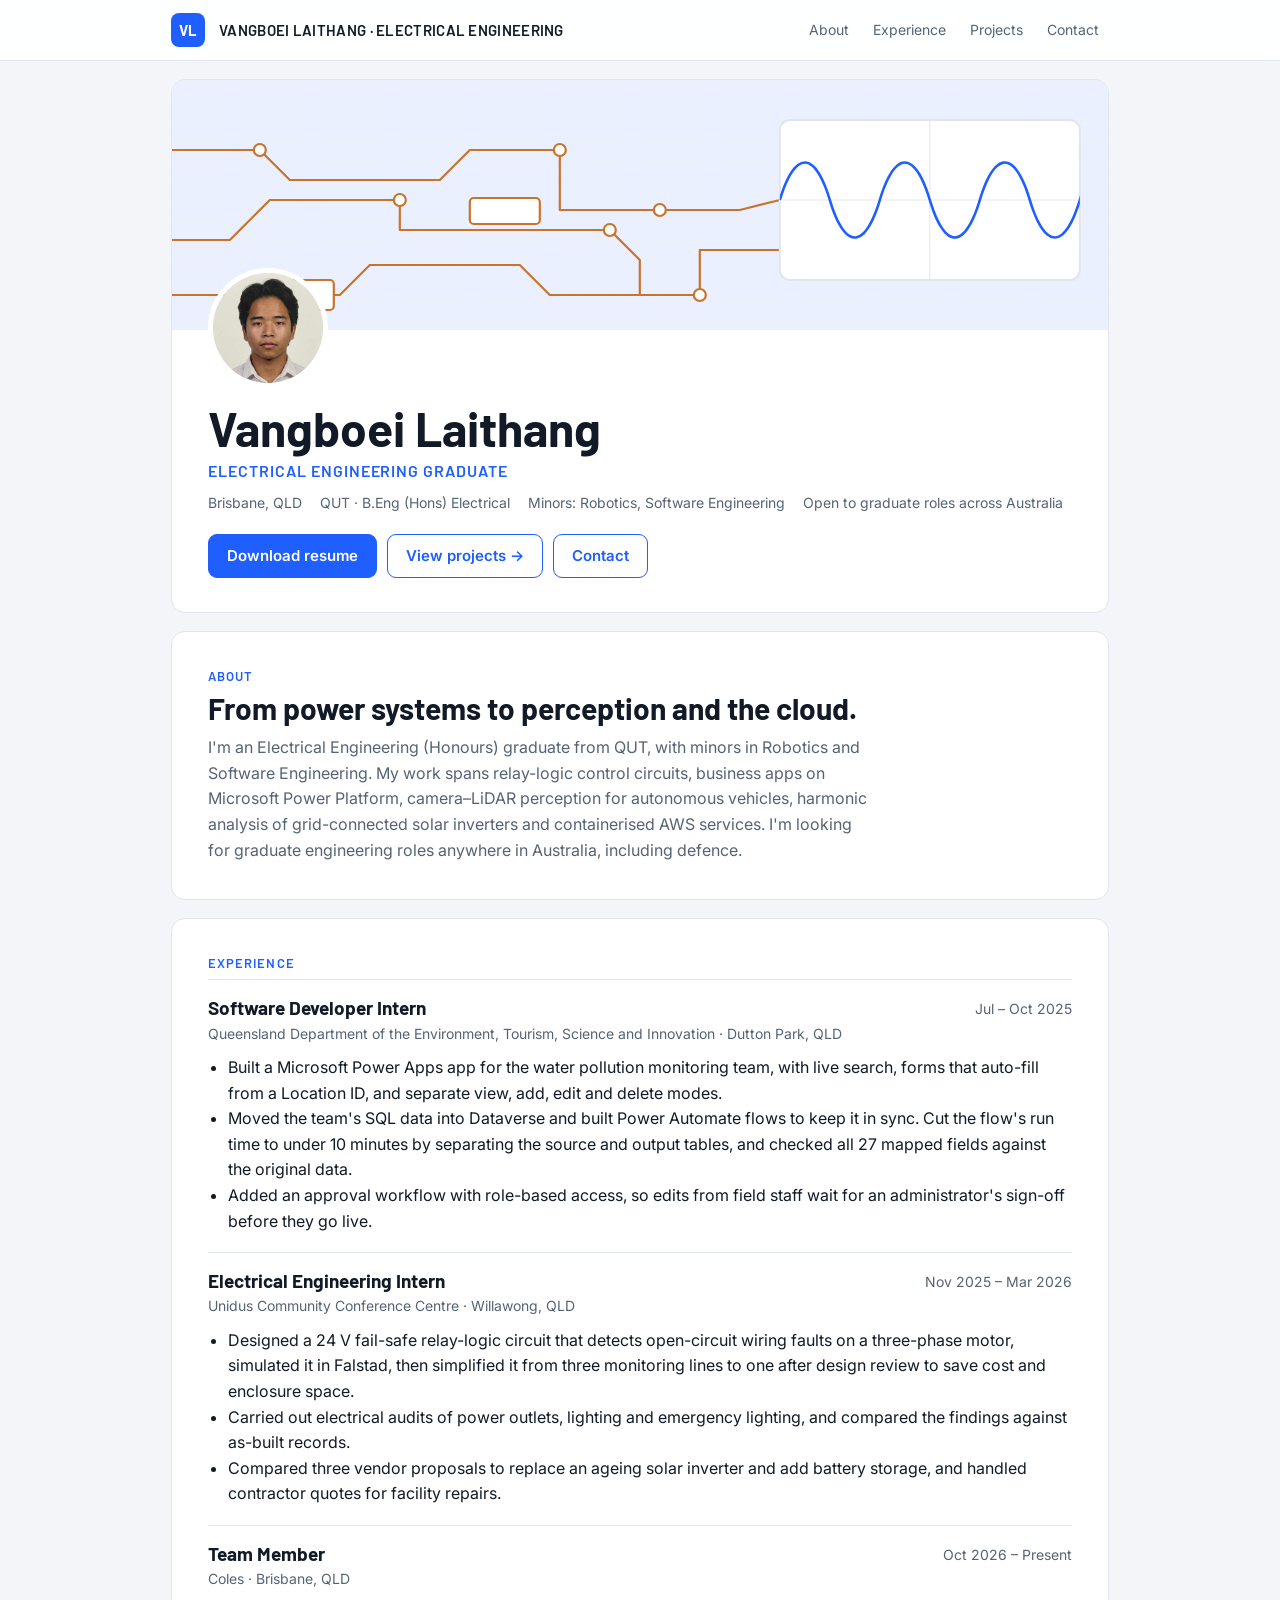
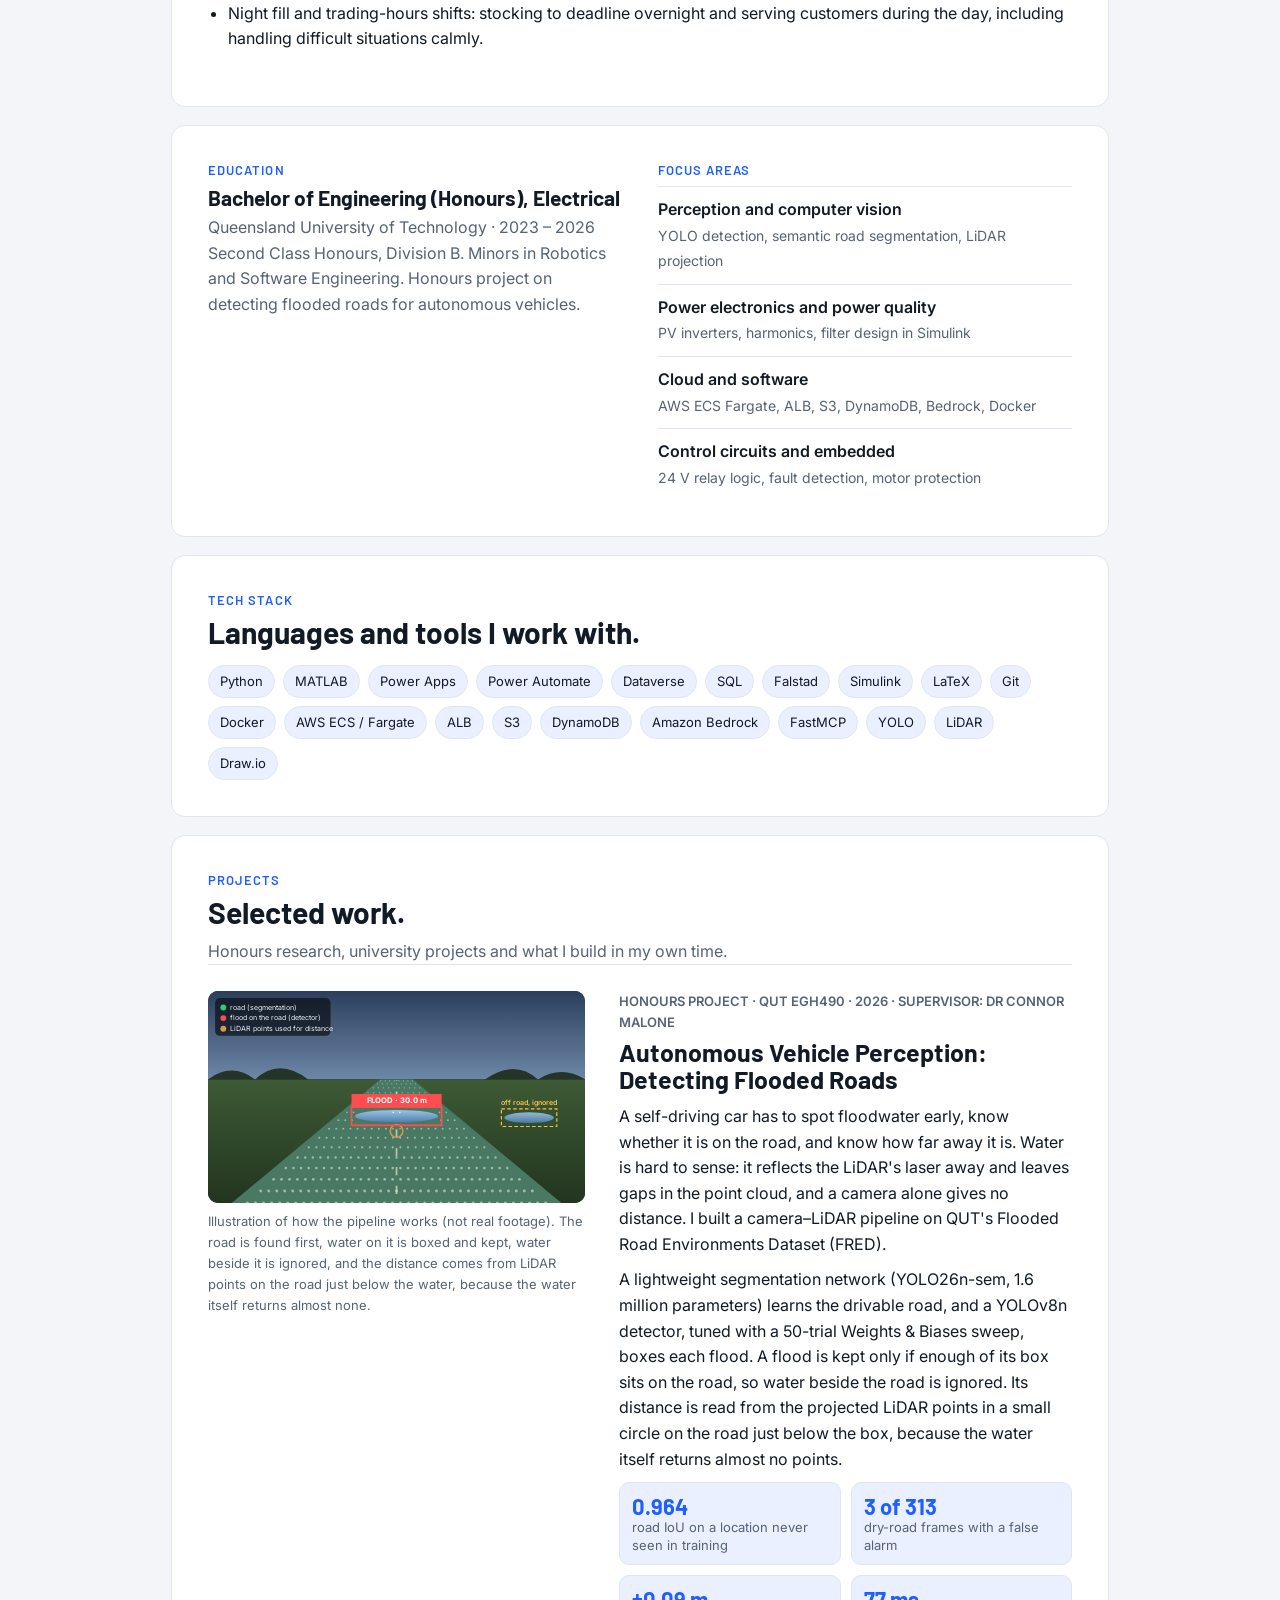
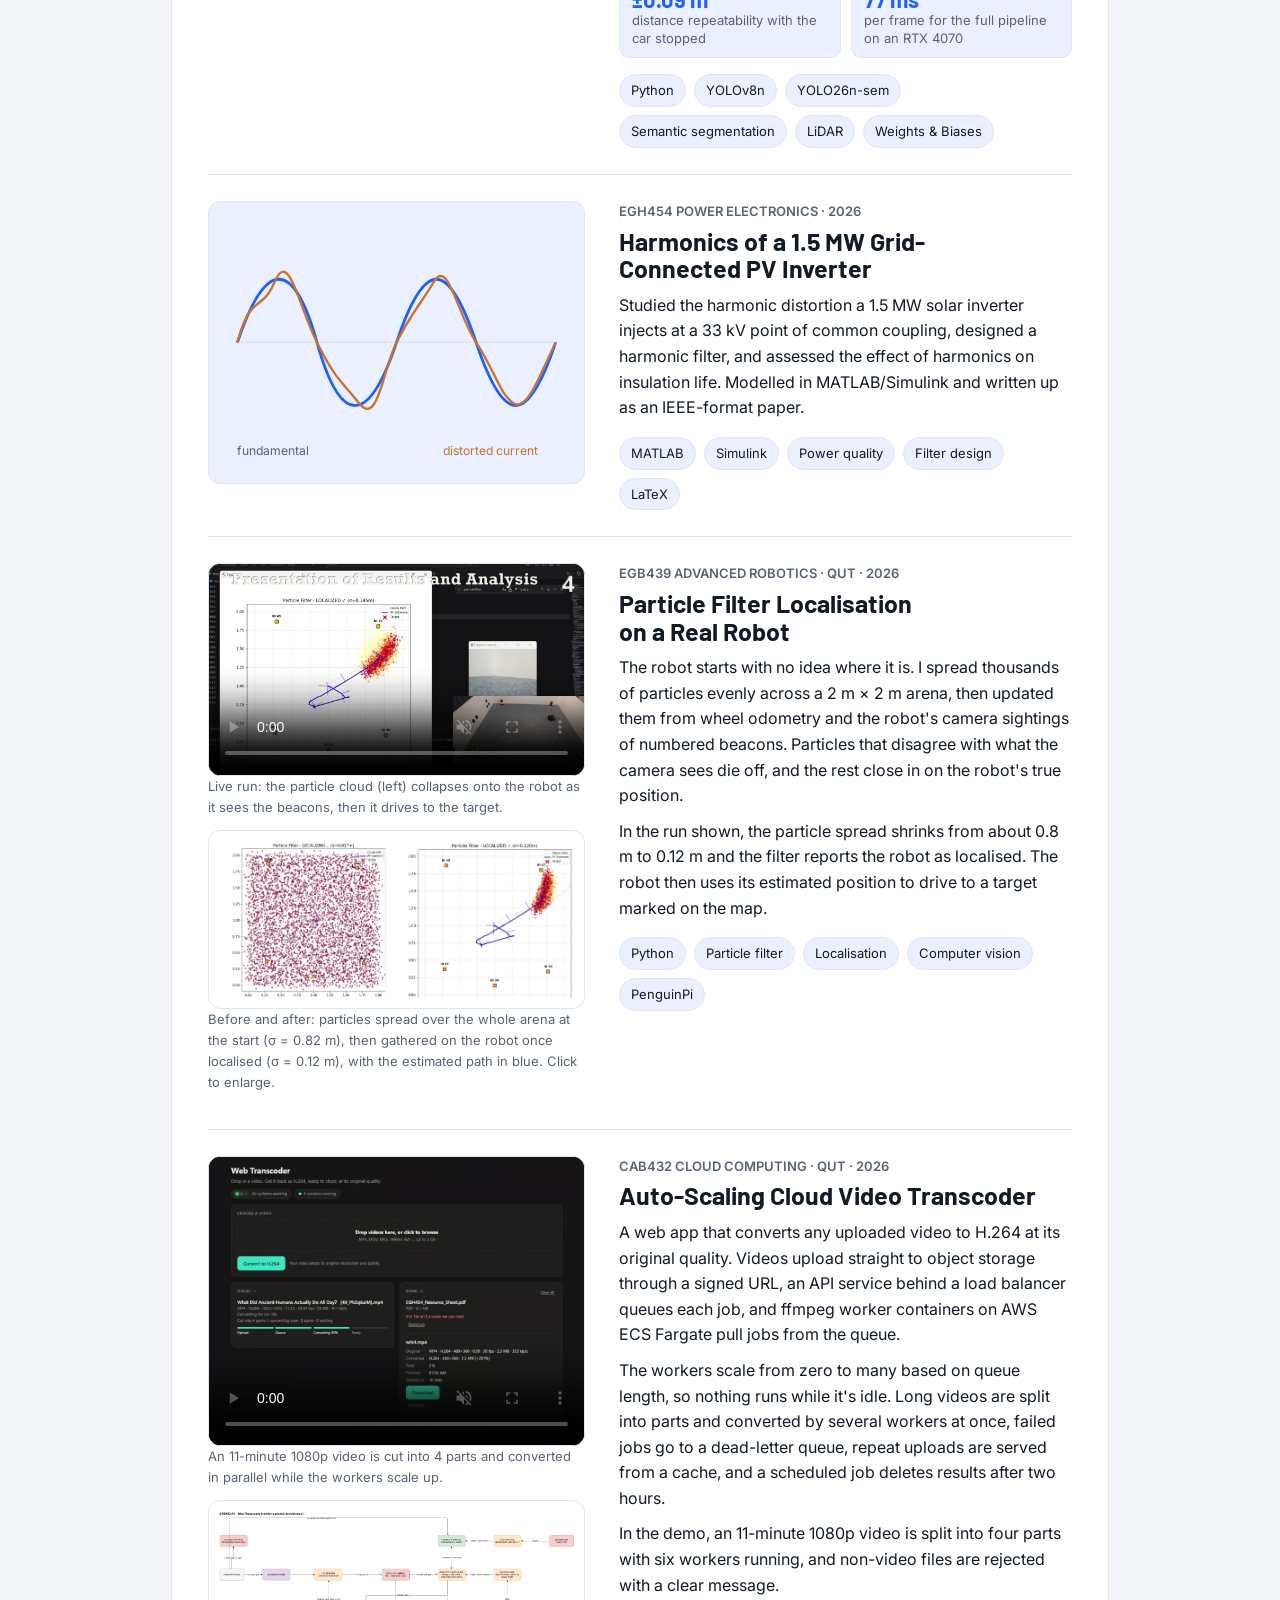
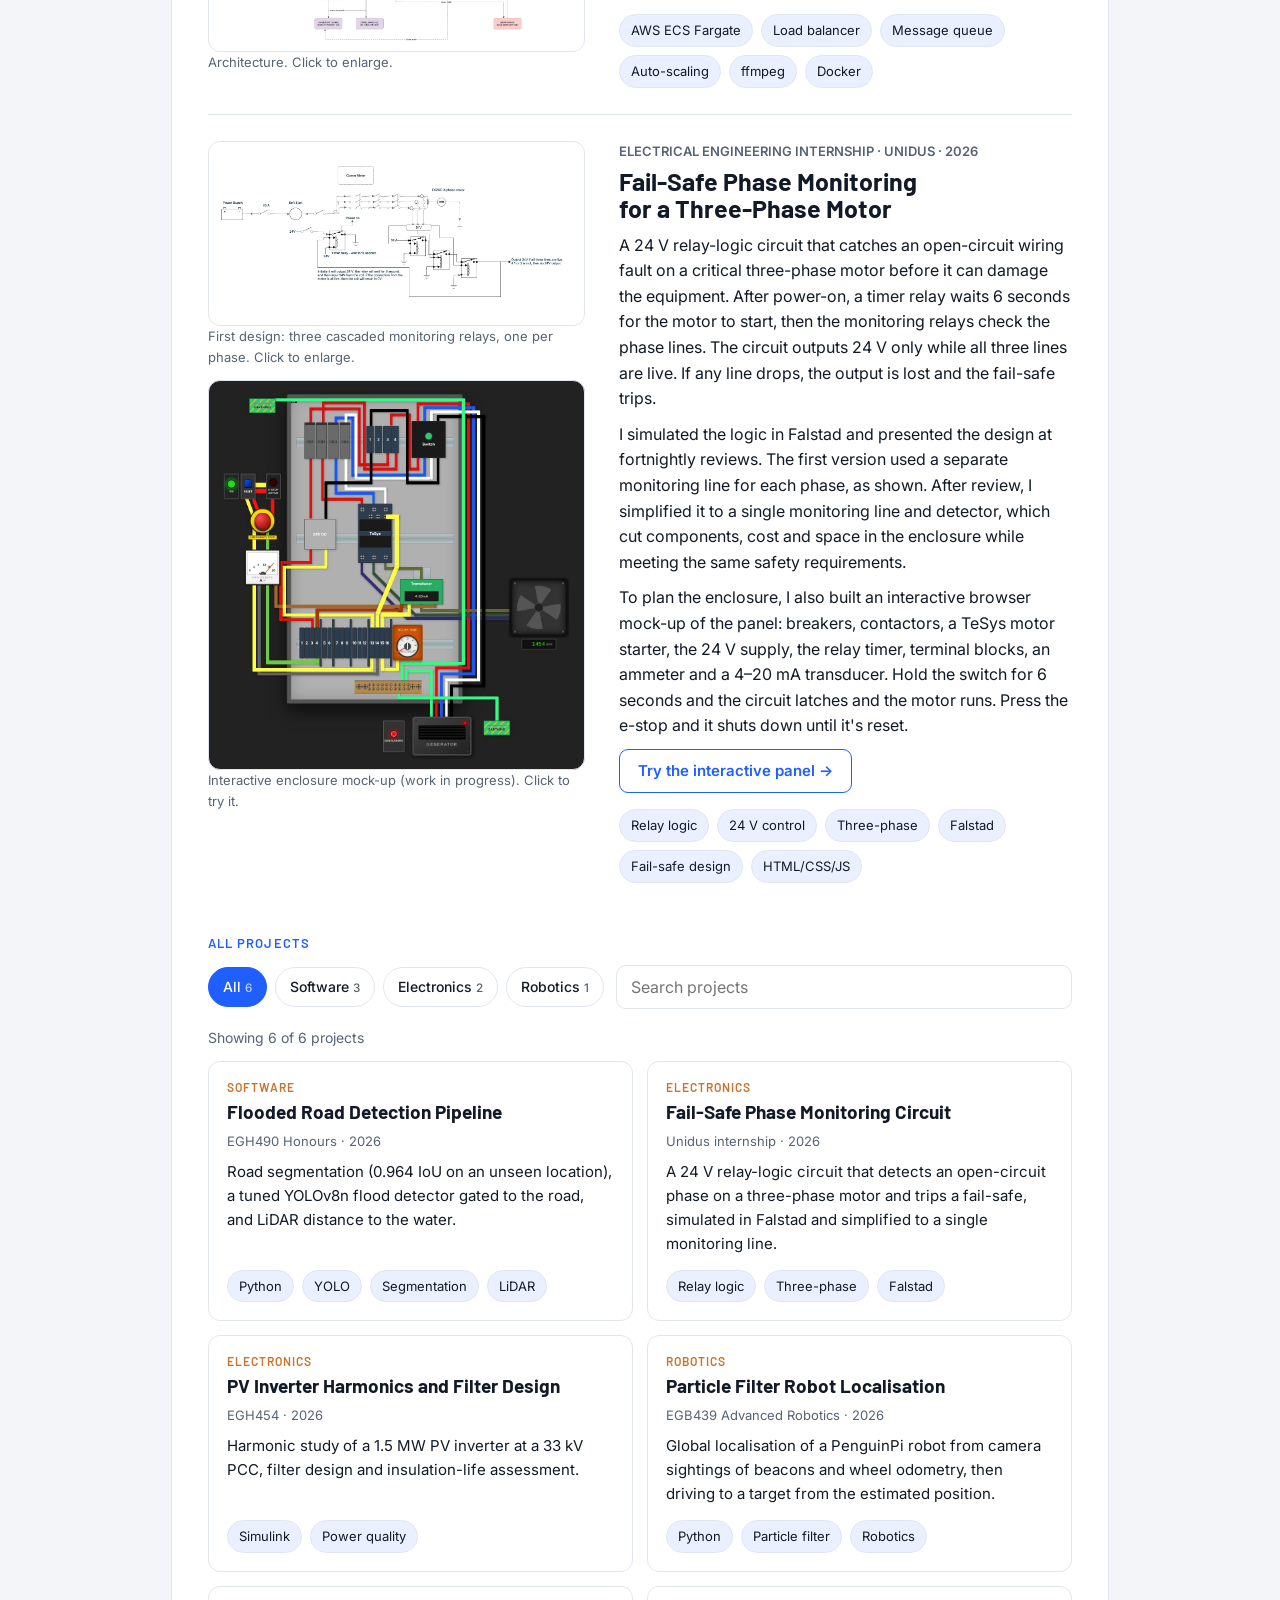
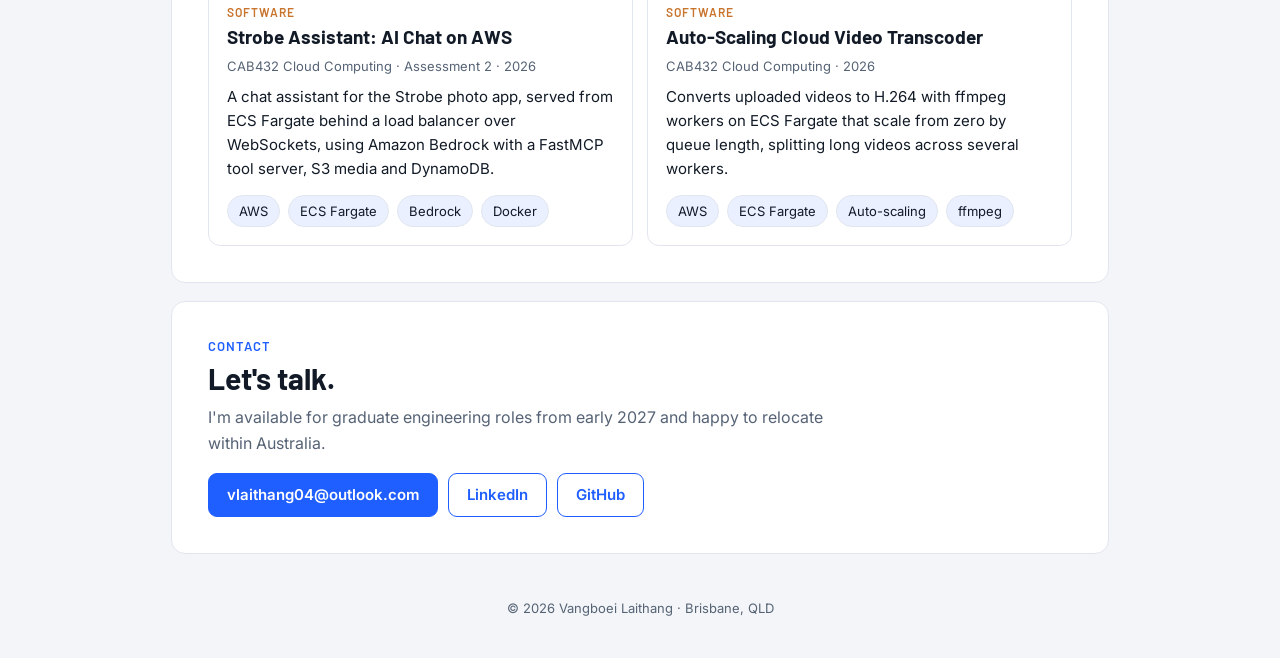
==== index.html @ da16ce0c "Portfolio site" ====
<!DOCTYPE html>
<html lang="en">
<head>
<meta charset="utf-8">
<meta name="viewport" content="width=device-width, initial-scale=1">
<meta name="description" content="Vangboei Laithang — Electrical Engineering (Honours) graduate from QUT, with work across perception, power electronics, cloud and embedded systems.">
<title>Vangboei Laithang</title>
<link rel="preconnect" href="https://fonts.googleapis.com">
<link rel="preconnect" href="https://fonts.gstatic.com" crossorigin>
<link href="https://fonts.googleapis.com/css2?family=Barlow:wght@500;600;700&family=Inter:wght@400;500;600&display=swap" rel="stylesheet">
<style>
/* VOICE: calm, capable, a graduate engineer's datasheet
   IDEA: the page behaves like a clean schematic sheet with a title block
   PICTURE: full-width banner of copper circuit traces feeding a live scope trace
   COLOUR and TYPE: white sheet, deep ink, electric blue accent, copper traces; Barlow + Inter
   LAYOUT: banner + profile card, then stacked cards: about, experience, education, stack, highlights, project grid, contact */
:root{color-scheme:light dark;
  --bg:light-dark(#f3f5f8,#0c1118);--card:light-dark(#ffffff,#141b25);--ink:light-dark(#111a26,#e8edf4);
  --mute:light-dark(#566375,#9aa7b8);--line:light-dark(#e1e6ee,#243042);--blue:light-dark(#1f5eff,#6f9bff);
  --blue-soft:light-dark(#eaf0ff,#1a2640);--copper:light-dark(#c8742c,#e0954f);--grid:light-dark(#e9eef6,#18212e)}
:root[data-theme=light]{color-scheme:light}:root[data-theme=dark]{color-scheme:dark}
*{box-sizing:border-box;min-width:0}
html{scroll-behavior:smooth;scroll-padding-top:72px}
body{margin:0;background:var(--bg);color:var(--ink);font:16px/1.6 Inter,system-ui,sans-serif;overflow-x:clip}
h1,h2,h3{font-family:Barlow,Inter,sans-serif;line-height:1.1;margin:0;text-wrap:balance}
a{color:var(--blue)}
.wrap{max-width:1040px;margin:0 auto;padding:0 max(4vw,14px)}
nav{position:sticky;top:0;z-index:5;background:color-mix(in srgb,var(--card) 92%,transparent);backdrop-filter:blur(8px);border-bottom:1px solid var(--line)}
nav .wrap{display:flex;align-items:center;gap:14px;min-height:60px;flex-wrap:wrap}
.logo{display:grid;place-items:center;width:34px;height:34px;border-radius:8px;background:var(--blue);color:#fff;font:700 15px Barlow,sans-serif}
.brand{font:600 15px Barlow,sans-serif;letter-spacing:.02em}
.links{display:flex;gap:4px;margin-left:auto;flex-wrap:wrap}
.links a{color:var(--mute);text-decoration:none;font-size:14px;padding:8px 10px;border-radius:8px}
.links a:hover{color:var(--ink);background:var(--blue-soft)}
.card{background:var(--card);border:1px solid var(--line);border-radius:14px;margin:18px 0;overflow:hidden}
.pad{padding:clamp(20px,3.5vw,36px)}
.banner{position:relative;height:clamp(170px,26vw,250px);background:var(--blue-soft)}
.banner svg{position:absolute;inset:0;width:100%;height:100%}
.trace{fill:none;stroke:var(--copper);stroke-width:2.2;stroke-linecap:round;stroke-linejoin:round}
.pad-dot{fill:var(--card);stroke:var(--copper);stroke-width:2.2}
.wave{fill:none;stroke:var(--blue);stroke-width:2.6;stroke-dasharray:8 0;animation:run 6s linear infinite}
@keyframes run{from{transform:translateX(0)}to{transform:translateX(-120px)}}
@media (prefers-reduced-motion:reduce){.wave{animation:none}}
.hero{position:relative;padding:0 clamp(20px,3.5vw,36px) clamp(22px,3.5vw,34px)}
.avatar{width:120px;height:120px;border-radius:50%;margin-top:-62px;border:5px solid var(--card);object-fit:cover;background:linear-gradient(135deg,var(--blue),#5a8cff);display:grid;place-items:center;color:#fff;font:700 42px Barlow,sans-serif;position:relative}
.hero h1{font-size:clamp(34px,5vw,48px);margin-top:14px}
.role{color:var(--blue);font:600 16px Barlow,sans-serif;letter-spacing:.06em;margin:6px 0 12px}
.meta{display:flex;flex-wrap:wrap;gap:6px 18px;color:var(--mute);font-size:14px}
.btns{display:flex;flex-wrap:wrap;gap:10px;margin-top:20px}
.btn{display:inline-flex;align-items:center;gap:8px;min-height:44px;padding:0 18px;border-radius:9px;font-weight:600;font-size:15px;text-decoration:none;border:1.5px solid var(--blue);color:var(--blue);background:transparent;cursor:pointer}
.btn.solid{background:var(--blue);color:#fff}
.btn:focus-visible,.chip:focus-visible,input:focus-visible{outline:3px solid color-mix(in srgb,var(--blue) 45%,transparent);outline-offset:2px}
.label{color:var(--blue);font:600 13px Barlow,sans-serif;letter-spacing:.08em;margin-bottom:8px}
.card h2{font-size:clamp(24px,3vw,30px);margin-bottom:10px}
.lead{color:var(--mute);max-width:66ch;margin:0}
.job{display:grid;grid-template-columns:minmax(0,1fr) auto;gap:2px 16px;padding:18px 0;border-top:1px solid var(--line)}
.job:first-of-type{border-top:0}
.job h3{font-size:19px}.job .when{color:var(--mute);font-size:14px;white-space:nowrap}
.job .where{grid-column:1/-1;color:var(--mute);font-size:14px}
.job ul{grid-column:1/-1;margin:8px 0 0;padding-left:20px}
.todo{color:var(--copper);font-style:italic}
.two{display:grid;grid-template-columns:repeat(auto-fit,minmax(min(100%,300px),1fr));gap:0 36px}
.focus{list-style:none;padding:0;margin:0}
.focus li{padding:10px 0;border-top:1px solid var(--line)}
.focus b{display:block;font-weight:600}
.focus span{color:var(--mute);font-size:14px}
.stack{display:flex;flex-wrap:wrap;gap:8px;margin-top:16px}
.tag{font-size:13px;padding:5px 11px;border-radius:999px;background:var(--blue-soft);color:var(--ink);border:1px solid var(--line)}
.hl{display:grid;grid-template-columns:minmax(0,5fr) minmax(0,6fr);gap:clamp(18px,3vw,34px);padding:26px 0;border-top:1px solid var(--line);align-items:start}
.hl:first-of-type{border-top:0}
.hl .fig{border-radius:12px;background:var(--blue-soft);aspect-ratio:4/3;border:1px solid var(--line)}
.hl .fig svg{width:100%;height:100%;display:block}
.hl .fig.photo{aspect-ratio:auto;background:#fff;padding:10px;display:block}
.hl .fig.photo img{width:100%;height:auto;display:block}
.cap{color:var(--mute);font-size:13px;margin:8px 0 0}
.stats{display:grid;grid-template-columns:repeat(2,minmax(0,1fr));gap:10px;margin:6px 0 14px}
.stats div{border:1px solid var(--line);border-radius:10px;padding:10px 12px;background:var(--blue-soft)}
.stats b{display:block;font:700 22px Barlow,sans-serif;color:var(--blue);white-space:nowrap}
.stats span{font-size:13px;color:var(--mute);line-height:1.35;display:block}
.hl .vid{width:100%;height:auto;display:block;border-radius:12px;border:1px solid var(--line);background:#000}
.kicker{color:var(--mute);font-size:13px;font-weight:600;margin-bottom:6px}
.hl h3{font-size:clamp(21px,2.6vw,25px);margin-bottom:10px}
.hl p{margin:0 0 10px}
.tools{display:flex;flex-wrap:wrap;gap:12px;align-items:center;margin:14px 0 18px}
.chip{min-height:40px;padding:0 14px;border-radius:999px;border:1px solid var(--line);background:var(--card);color:var(--ink);font:500 14px Inter,sans-serif;cursor:pointer}
.chip[aria-pressed=true]{background:var(--blue);border-color:var(--blue);color:#fff}
.chip small{opacity:.7;margin-left:4px}
.search{flex:1 1 220px;min-height:44px;padding:0 14px;border-radius:10px;border:1px solid var(--line);background:var(--card);color:var(--ink);font:16px Inter,sans-serif}
.count{color:var(--mute);font-size:14px;margin:0 0 12px}
.grid{display:grid;grid-template-columns:repeat(auto-fill,minmax(min(100%,290px),1fr));gap:14px}
.proj{border:1px solid var(--line);border-radius:12px;padding:18px;display:flex;flex-direction:column;gap:8px;background:var(--card)}
.proj .cat{font:600 12px Barlow,sans-serif;letter-spacing:.08em;color:var(--copper)}
.proj h3{font-size:19px}
.proj .unit{color:var(--mute);font-size:13px}
.proj p{margin:0;font-size:15px}
.proj .stack{margin-top:auto;padding-top:6px}
.empty{color:var(--mute);padding:20px 0}
.contact{display:flex;flex-wrap:wrap;gap:10px;margin-top:16px}
footer{color:var(--mute);font-size:13px;text-align:center;padding:26px 0 40px}
@media(max-width:600px){.hl{grid-template-columns:minmax(0,1fr)}.links{display:none}.avatar{width:96px;height:96px;margin-top:-50px;font-size:34px}}
</style>
</head>
<body>

<nav><div class="wrap">
  <span class="logo">VL</span><span class="brand">VANGBOEI LAITHANG · ELECTRICAL ENGINEERING</span>
  <div class="links"><a href="#about">About</a><a href="#experience">Experience</a><a href="#projects">Projects</a><a href="#contact">Contact</a></div>
</div></nav>

<main class="wrap">

<section class="card" aria-label="Profile">
  <div class="banner" aria-hidden="true">
    <svg viewBox="0 0 1000 250" preserveAspectRatio="xMidYMid slice">
      <defs><pattern id="g" width="20" height="20" patternUnits="userSpaceOnUse"><path d="M20 0H0V20" fill="none" stroke="var(--grid)" stroke-width="1"/></pattern>
      <clipPath id="scr"><rect x="640" y="40" width="300" height="160" rx="10"/></clipPath></defs>
      <rect width="1000" height="250" fill="url(#g)"/>
      <path class="trace" d="M0 70H120L150 100H300L330 70H420"/>
      <path class="trace" d="M0 160H90L130 120H260"/>
      <path class="trace" d="M0 215H200L230 185H380L410 215H560"/>
      <path class="trace" d="M420 70V130H520"/><path class="trace" d="M260 120V150H470"/>
      <path class="trace" d="M520 130H600L640 120"/><path class="trace" d="M560 215V170H640"/>
      <path class="trace" d="M470 150L500 180V215"/>
      <g fill="var(--card)" stroke="var(--copper)" stroke-width="2.2">
        <rect x="330" y="118" width="70" height="26" rx="4"/><rect x="150" y="200" width="44" height="30" rx="4"/>
      </g>
      <g><circle class="pad-dot" cx="120" cy="70" r="6"/><circle class="pad-dot" cx="420" cy="70" r="6"/><circle class="pad-dot" cx="260" cy="120" r="6"/><circle class="pad-dot" cx="520" cy="130" r="6"/><circle class="pad-dot" cx="560" cy="215" r="6"/><circle class="pad-dot" cx="470" cy="150" r="6"/></g>
      <rect x="640" y="40" width="300" height="160" rx="10" fill="var(--card)" stroke="var(--line)" stroke-width="2"/>
      <g clip-path="url(#scr)">
        <path d="M640 120H940M790 40V200" stroke="var(--line)" stroke-width="1"/>
        <path class="wave" d="M640 120 C655 70 675 70 690 120 S725 170 740 120 S775 70 790 120 S825 170 840 120 S875 70 890 120 S925 170 940 120 S975 70 990 120 S1025 170 1040 120 S1075 70 1090 120"/>
      </g>
    </svg>
  </div>
  <div class="hero">
    <img class="avatar" src="assets/profile.jpg" alt="Photo of Vangboei Laithang" width="120" height="120">
    <h1>Vangboei Laithang</h1>
    <div class="role">ELECTRICAL ENGINEERING GRADUATE</div>
    <div class="meta">
      <span>Brisbane, QLD</span><span>QUT · B.Eng (Hons) Electrical</span><span>Minors: Robotics, Software Engineering</span><span>Open to graduate roles across Australia</span>
    </div>
    <div class="btns">
      <a class="btn solid" href="assets/resume.pdf" download="Vangboei_Laithang_Resume.pdf">Download resume</a>
      <a class="btn" href="#projects">View projects →</a>
      <a class="btn" href="#contact">Contact</a>
    </div>
  </div>
</section>

<section class="card pad" id="about">
  <div class="label">ABOUT</div>
  <h2>From power systems to perception and the cloud.</h2>
  <p class="lead">I'm an Electrical Engineering (Honours) graduate from QUT, with minors in Robotics and Software Engineering. My work spans relay-logic control circuits, business apps on Microsoft Power Platform, camera–LiDAR perception for autonomous vehicles, harmonic analysis of grid-connected solar inverters and containerised AWS services. I'm looking for graduate engineering roles anywhere in Australia, including defence.</p>
</section>

<section class="card pad" id="experience">
  <div class="label">EXPERIENCE</div>
  <div class="job">
    <h3>Software Developer Intern</h3><span class="when">Jul – Oct 2025</span>
    <span class="where">Queensland Department of the Environment, Tourism, Science and Innovation · Dutton Park, QLD</span>
    <ul>
      <li>Built a Microsoft Power Apps app for the water pollution monitoring team, with live search, forms that auto-fill from a Location ID, and separate view, add, edit and delete modes.</li>
      <li>Moved the team's SQL data into Dataverse and built Power Automate flows to keep it in sync. Cut the flow's run time to under 10 minutes by separating the source and output tables, and checked all 27 mapped fields against the original data.</li>
      <li>Added an approval workflow with role-based access, so edits from field staff wait for an administrator's sign-off before they go live.</li>
    </ul>
  </div>
  <div class="job">
    <h3>Electrical Engineering Intern</h3><span class="when">Nov 2025 – Mar 2026</span>
    <span class="where">Unidus Community Conference Centre · Willawong, QLD</span>
    <ul>
      <li>Designed a 24 V fail-safe relay-logic circuit that detects open-circuit wiring faults on a three-phase motor, simulated it in Falstad, then simplified it from three monitoring lines to one after design review to save cost and enclosure space.</li>
      <li>Carried out electrical audits of power outlets, lighting and emergency lighting, and compared the findings against as-built records.</li>
      <li>Compared three vendor proposals to replace an ageing solar inverter and add battery storage, and handled contractor quotes for facility repairs.</li>
    </ul>
  </div>
  <div class="job">
    <h3>Team Member</h3><span class="when">Oct 2026 – Present</span>
    <span class="where">Coles · Brisbane, QLD</span>
    <ul><li>Night fill and trading-hours shifts: stocking to deadline overnight and serving customers during the day, including handling difficult situations calmly.</li></ul>
  </div>
</section>

<section class="card pad">
  <div class="two">
    <div>
      <div class="label">EDUCATION</div>
      <h3 style="font-size:21px">Bachelor of Engineering (Honours), Electrical</h3>
      <p class="lead" style="margin-top:6px">Queensland University of Technology · 2023 – 2026<br>Second Class Honours, Division B. Minors in Robotics and Software Engineering. Honours project on detecting flooded roads for autonomous vehicles.</p>
    </div>
    <div>
      <div class="label">FOCUS AREAS</div>
      <ul class="focus">
        <li><b>Perception and computer vision</b><span>YOLO detection, semantic road segmentation, LiDAR projection</span></li>
        <li><b>Power electronics and power quality</b><span>PV inverters, harmonics, filter design in Simulink</span></li>
        <li><b>Cloud and software</b><span>AWS ECS Fargate, ALB, S3, DynamoDB, Bedrock, Docker</span></li>
        <li><b>Control circuits and embedded</b><span>24 V relay logic, fault detection, motor protection</span></li>
      </ul>
    </div>
  </div>
</section>

<section class="card pad">
  <div class="label">TECH STACK</div>
  <h2>Languages and tools I work with.</h2>
  <div class="stack" id="stack"></div>
</section>

<section class="card pad" id="projects">
  <div class="label">PROJECTS</div>
  <h2>Selected work.</h2>
  <p class="lead">Honours research, university projects and what I build in my own time.</p>

  <div class="hl">
    <div>
      <figure class="flood-anim" style="margin:0">
        <svg id="floodSvg" viewBox="0 0 640 360" role="img" aria-label="Animated illustration of the pipeline: the road is shaded green, water on the road is boxed in red with its distance counting down, water beside the road is boxed in yellow and ignored, and LiDAR points leave a gap over the water while a small circle just below the box gives the distance." style="width:100%;height:auto;display:block;border-radius:10px;background:#0f1722">
          <defs>
            <linearGradient id="faSky" x1="0" y1="0" x2="0" y2="1"><stop offset="0" stop-color="#2b3f5c"/><stop offset="1" stop-color="#6d87a6"/></linearGradient>
            <linearGradient id="faGround" x1="0" y1="0" x2="0" y2="1"><stop offset="0" stop-color="#3d5a35"/><stop offset="1" stop-color="#22351f"/></linearGradient>
            <linearGradient id="faWater" x1="0" y1="0" x2="0" y2="1"><stop offset="0" stop-color="#9fc3e4"/><stop offset="1" stop-color="#4f7fae"/></linearGradient>
          </defs>
          <rect width="640" height="150" fill="url(#faSky)"/>
          <rect y="150" width="640" height="210" fill="url(#faGround)"/>
          <g fill="#1d2c1a" opacity=".9">
            <path d="M0 150 Q40 120 80 150 Q120 112 170 150Z"/><path d="M470 150 Q520 115 560 150 Q600 125 640 150Z"/>
          </g>
          <polygon points="292,150 348,150 600,360 40,360" fill="#55585e"/>
          <polygon id="faRoad" points="292,150 348,150 600,360 40,360" fill="#2ecc71" opacity=".28"/>
          <g id="faLane" stroke="#e9e3c9" stroke-width="3" stroke-dasharray="14 18" opacity=".7"><line x1="320" y1="152" x2="320" y2="360"/></g>
          <ellipse id="faSide" cx="545" cy="215" rx="42" ry="9" fill="url(#faWater)" opacity=".9"/>
          <ellipse id="faFlood" cx="320" cy="200" rx="60" ry="10" fill="url(#faWater)"/>
          <g id="faDots"></g>
          <circle id="faRing" cx="320" cy="220" r="10" fill="none" stroke="#e0954f" stroke-width="2.5"/>
          <rect id="faSideBox" x="498" y="200" width="94" height="30" fill="none" stroke="#f5c542" stroke-width="2" stroke-dasharray="6 4"/>
          <text x="545" y="194" text-anchor="middle" font-family="Inter,sans-serif" font-size="12" font-weight="600" fill="#f5c542">off road, ignored</text>
          <rect id="faBox" x="250" y="185" width="140" height="30" fill="none" stroke="#ff4d4f" stroke-width="3"/>
          <rect id="faTag" x="250" y="163" width="140" height="22" fill="#ff4d4f"/>
          <text id="faTxt" x="320" y="179" text-anchor="middle" font-family="Inter,sans-serif" font-size="13" font-weight="700" fill="#fff">FLOOD · 40.0 m</text>
          <g font-family="Inter,sans-serif" font-size="12" fill="#e8edf4">
            <rect x="12" y="12" width="196" height="64" rx="8" fill="#0c1118" opacity=".72"/>
            <circle cx="26" cy="28" r="5" fill="#2ecc71"/><text x="38" y="32">road (segmentation)</text>
            <circle cx="26" cy="46" r="5" fill="#ff4d4f"/><text x="38" y="50">flood on the road (detector)</text>
            <circle cx="26" cy="64" r="5" fill="#e0954f"/><text x="38" y="68">LiDAR points used for distance</text>
          </g>
        </svg>
        <figcaption class="cap">Illustration of how the pipeline works (not real footage). The road is found first, water on it is boxed and kept, water beside it is ignored, and the distance comes from LiDAR points on the road just below the water, because the water itself returns almost none.</figcaption>
      </figure>
      <script>
      (function(){
        var svg=document.getElementById('floodSvg'); if(!svg) return;
        var NS='http://www.w3.org/2000/svg', g=document.getElementById('faDots');
        var fl=document.getElementById('faFlood'), box=document.getElementById('faBox'), tag=document.getElementById('faTag'),
            txt=document.getElementById('faTxt'), ring=document.getElementById('faRing'), lane=document.getElementById('faLane');
        // LiDAR scan rows in perspective (static frame of points on the road)
        var rows=[], H=150, B=360;
        for(var i=0;i<16;i++){ var f=Math.pow((i+1)/16,1.6), y=H+(B-H)*f, half=28+(260-28)*f, n=Math.round(8+30*f), pts=[];
          for(var k=0;k<n;k++){ var x=320-half+(2*half)*(k+.5)/n, c=document.createElementNS(NS,'circle');
            c.setAttribute('cx',x.toFixed(1)); c.setAttribute('cy',y.toFixed(1)); c.setAttribute('r',(1+1.6*f).toFixed(2));
            g.appendChild(c); pts.push(c);} rows.push({y:y,pts:pts}); }
        var reduce=window.matchMedia&&window.matchMedia('(prefers-reduced-motion: reduce)').matches;
        function draw(t){
          var e=t*t, cy=175+120*e, f=(cy-H)/(B-H), rx=20+170*f, ry=4+22*f, d=40-32*e;
          fl.setAttribute('cy',cy); fl.setAttribute('rx',rx); fl.setAttribute('ry',ry);
          var bx=320-rx-6, by=cy-ry-5, bw=2*rx+12, bh=2*ry+10;
          box.setAttribute('x',bx); box.setAttribute('y',by); box.setAttribute('width',bw); box.setAttribute('height',bh);
          tag.setAttribute('x',bx); tag.setAttribute('y',by-22); tag.setAttribute('width',bw);
          txt.setAttribute('y',by-6); txt.textContent='FLOOD · '+d.toFixed(1)+' m';
          var ry2=by+bh+6+12*f, rr=6+16*f; ring.setAttribute('cy',ry2); ring.setAttribute('r',rr);
          for(var i=0;i<rows.length;i++){ var R=rows[i];
            for(var k=0;k<R.pts.length;k++){ var c=R.pts[k], x=+c.getAttribute('cx'), dx=(x-320)/(rx+4), dy=(R.y-cy)/(ry+4);
              var inWater=dx*dx+dy*dy<1, inRing=Math.hypot(x-320,R.y-ry2)<rr;
              c.setAttribute('fill', inRing?'#e0954f':'#e8edf4'); c.setAttribute('opacity', inWater?0:(inRing?1:.55)); } }
          lane.setAttribute('stroke-dashoffset',(-t*320).toFixed(1));
        }
        if(reduce){ draw(.55); return; }
        var T=7000, t0=null;
        function loop(now){ if(t0===null) t0=now; var t=((now-t0)%T)/T; draw(t<.9?t/.9:1); requestAnimationFrame(loop); }
        requestAnimationFrame(loop);
      })();
      </script>
    </div>
    <div>
      <div class="kicker">HONOURS PROJECT · QUT EGH490 · 2026 · SUPERVISOR: DR CONNOR MALONE</div>
      <h3>Autonomous Vehicle Perception: Detecting Flooded Roads</h3>
      <p>A self-driving car has to spot floodwater early, know whether it is on the road, and know how far away it is. Water is hard to sense: it reflects the LiDAR's laser away and leaves gaps in the point cloud, and a camera alone gives no distance. I built a camera–LiDAR pipeline on QUT's Flooded Road Environments Dataset (FRED).</p>
      <p>A lightweight segmentation network (YOLO26n-sem, 1.6 million parameters) learns the drivable road, and a YOLOv8n detector, tuned with a 50-trial Weights &amp; Biases sweep, boxes each flood. A flood is kept only if enough of its box sits on the road, so water beside the road is ignored. Its distance is read from the projected LiDAR points in a small circle on the road just below the box, because the water itself returns almost no points.</p>
      <div class="stats">
        <div><b>0.964</b><span>road IoU on a location never seen in training</span></div>
        <div><b>3 of 313</b><span>dry-road frames with a false alarm</span></div>
        <div><b>±0.09 m</b><span>distance repeatability with the car stopped</span></div>
        <div><b>77 ms</b><span>per frame for the full pipeline on an RTX 4070</span></div>
      </div>
      <div class="stack"><span class="tag">Python</span><span class="tag">YOLOv8n</span><span class="tag">YOLO26n-sem</span><span class="tag">Semantic segmentation</span><span class="tag">LiDAR</span><span class="tag">Weights &amp; Biases</span></div>
    </div>
  </div>

  <div class="hl">
    <div class="fig" aria-hidden="true"><svg viewBox="0 0 400 300">
      <path d="M30 150H370" stroke="var(--line)" stroke-width="2"/>
      <path d="M30 150 C60 60 90 60 115 150 S170 240 200 150 S255 60 285 150 S340 240 370 150" fill="none" stroke="var(--blue)" stroke-width="3"/>
      <path d="M30 150 C45 95 55 120 70 85 S95 110 115 150 S140 190 160 215 S185 180 200 150 S225 110 240 85 S265 120 285 150 S310 205 325 215 S355 180 370 150" fill="none" stroke="var(--copper)" stroke-width="2.5"/>
      <g font-family="Inter" font-size="13" fill="var(--mute)"><text x="30" y="270">fundamental</text><text x="250" y="270" fill="var(--copper)">distorted current</text></g>
    </svg></div>
    <div>
      <div class="kicker">EGH454 POWER ELECTRONICS · 2026</div>
      <h3>Harmonics of a 1.5 MW Grid-Connected PV Inverter</h3>
      <p>Studied the harmonic distortion a 1.5 MW solar inverter injects at a 33 kV point of common coupling, designed a harmonic filter, and assessed the effect of harmonics on insulation life. Modelled in MATLAB/Simulink and written up as an IEEE-format paper.</p>
      <div class="stack"><span class="tag">MATLAB</span><span class="tag">Simulink</span><span class="tag">Power quality</span><span class="tag">Filter design</span><span class="tag">LaTeX</span></div>
    </div>
  </div>

  <div class="hl">
    <div>
      <video class="vid" src="assets/robot-web.mp4" poster="assets/robot-poster.jpg" autoplay muted loop playsinline controls preload="metadata" aria-label="Particle filter localising a PenguinPi robot in a 2 m arena"></video>
      <p class="cap">Live run: the particle cloud (left) collapses onto the robot as it sees the beacons, then it drives to the target.</p>
      <a class="fig photo" href="assets/robot-pf-before-after.jpg" target="_blank" rel="noopener" style="margin-top:12px"><img src="assets/robot-pf-before-after.jpg" alt="Two particle filter plots of the 2 m arena with five numbered beacons. Left: particles spread evenly everywhere, spread 0.817 m. Right: particles gathered near the target, spread 0.120 m, with the estimated path in blue." loading="lazy"></a>
      <p class="cap">Before and after: particles spread over the whole arena at the start (σ = 0.82 m), then gathered on the robot once localised (σ = 0.12 m), with the estimated path in blue. Click to enlarge.</p>
    </div>
    <div>
      <div class="kicker">EGB439 ADVANCED ROBOTICS · QUT · 2026</div>
      <h3>Particle Filter Localisation on a Real Robot</h3>
      <p>The robot starts with no idea where it is. I spread thousands of particles evenly across a 2 m × 2 m arena, then updated them from wheel odometry and the robot's camera sightings of numbered beacons. Particles that disagree with what the camera sees die off, and the rest close in on the robot's true position.</p>
      <p>In the run shown, the particle spread shrinks from about 0.8 m to 0.12 m and the filter reports the robot as localised. The robot then uses its estimated position to drive to a target marked on the map.</p>
      <div class="stack"><span class="tag">Python</span><span class="tag">Particle filter</span><span class="tag">Localisation</span><span class="tag">Computer vision</span><span class="tag">PenguinPi</span></div>
    </div>
  </div>

  <div class="hl">
    <div>
      <video class="vid" src="assets/transcoder-web.mp4" poster="assets/transcoder-poster.jpg" autoplay muted loop playsinline controls preload="metadata" aria-label="Web transcoder page converting videos, with queue and done lists"></video>
      <p class="cap">An 11-minute 1080p video is cut into 4 parts and converted in parallel while the workers scale up.</p>
      <a class="fig photo" href="assets/A3_2.png" target="_blank" rel="noopener" style="margin-top:12px"><img src="assets/A3_2.png" alt="Architecture: browser, load balancer, API service, message queue with dead-letter queue, auto-scaling ffmpeg worker containers, object storage, cache, NoSQL job database, monitoring alarm and scheduled clean-up." loading="lazy"></a>
      <p class="cap">Architecture. Click to enlarge.</p>
    </div>
    <div>
      <div class="kicker">CAB432 CLOUD COMPUTING · QUT · 2026</div>
      <h3>Auto-Scaling Cloud Video Transcoder</h3>
      <p>A web app that converts any uploaded video to H.264 at its original quality. Videos upload straight to object storage through a signed URL, an API service behind a load balancer queues each job, and ffmpeg worker containers on AWS ECS Fargate pull jobs from the queue.</p>
      <p>The workers scale from zero to many based on queue length, so nothing runs while it's idle. Long videos are split into parts and converted by several workers at once, failed jobs go to a dead-letter queue, repeat uploads are served from a cache, and a scheduled job deletes results after two hours.</p>
      <p>In the demo, an 11-minute 1080p video is split into four parts with six workers running, and non-video files are rejected with a clear message.</p>
      <div class="stack"><span class="tag">AWS ECS Fargate</span><span class="tag">Load balancer</span><span class="tag">Message queue</span><span class="tag">Auto-scaling</span><span class="tag">ffmpeg</span><span class="tag">Docker</span></div>
    </div>
  </div>

  <div class="hl">
    <div>
      <a class="fig photo" href="assets/relay-schematic.png" target="_blank" rel="noopener"><img src="assets/relay-schematic.png" alt="Relay-logic schematic: a power supply, 20 A breaker and soft starter feed a three-phase motor; a timer relay and three cascaded 24 V monitoring relays give a 24 V output only when all three phase lines are live." loading="lazy"></a>
      <p class="cap">First design: three cascaded monitoring relays, one per phase. Click to enlarge.</p>
      <a class="fig photo" href="enclosure/index.html" target="_blank" rel="noopener" style="margin-top:12px;background:#222"><img src="assets/enclosure.jpg" alt="Interactive mock-up of the control enclosure: breakers, contactors, TeSys starter, 24 V supply, relay timer, terminal blocks, e-stop and reset, ammeter, 4-20 mA transducer and a running fan at 1454 RPM." loading="lazy"></a>
      <p class="cap">Interactive enclosure mock-up (work in progress). Click to try it.</p>
    </div>
    <div>
      <div class="kicker">ELECTRICAL ENGINEERING INTERNSHIP · UNIDUS · 2026</div>
      <h3>Fail-Safe Phase Monitoring for a Three-Phase Motor</h3>
      <p>A 24 V relay-logic circuit that catches an open-circuit wiring fault on a critical three-phase motor before it can damage the equipment. After power-on, a timer relay waits 6 seconds for the motor to start, then the monitoring relays check the phase lines. The circuit outputs 24 V only while all three lines are live. If any line drops, the output is lost and the fail-safe trips.</p>
      <p>I simulated the logic in Falstad and presented the design at fortnightly reviews. The first version used a separate monitoring line for each phase, as shown. After review, I simplified it to a single monitoring line and detector, which cut components, cost and space in the enclosure while meeting the same safety requirements.</p>
      <p>To plan the enclosure, I also built an interactive browser mock-up of the panel: breakers, contactors, a TeSys motor starter, the 24 V supply, the relay timer, terminal blocks, an ammeter and a 4–20 mA transducer. Hold the switch for 6 seconds and the circuit latches and the motor runs. Press the e-stop and it shuts down until it's reset.</p>
      <p><a class="btn" href="enclosure/index.html" target="_blank" rel="noopener">Try the interactive panel →</a></p>
      <div class="stack"><span class="tag">Relay logic</span><span class="tag">24 V control</span><span class="tag">Three-phase</span><span class="tag">Falstad</span><span class="tag">Fail-safe design</span><span class="tag">HTML/CSS/JS</span></div>
    </div>
  </div>

  <div class="label" style="margin-top:26px">ALL PROJECTS</div>
  <div class="tools">
    <div id="chips" style="display:flex;gap:8px;flex-wrap:wrap"></div>
    <input class="search" id="q" type="search" placeholder="Search projects" aria-label="Search projects">
  </div>
  <p class="count" id="count"></p>
  <div class="grid" id="grid"></div>
</section>

<section class="card pad" id="contact">
  <div class="label">CONTACT</div>
  <h2>Let's talk.</h2>
  <p class="lead">I'm available for graduate engineering roles from early 2027 and happy to relocate within Australia.</p>
  <div class="contact">
    <a class="btn solid" href="mailto:vlaithang04@outlook.com">vlaithang04@outlook.com</a>
    <a class="btn" href="https://www.linkedin.com/in/vangboei-laithang-83b16b280">LinkedIn</a>
    <a class="btn" href="https://github.com/Vthang21">GitHub</a>
  </div>
</section>

<footer>© 2026 Vangboei Laithang · Brisbane, QLD</footer>
</main>

<script>
{
const stack=["Python","MATLAB","Power Apps","Power Automate","Dataverse","SQL","Falstad","Simulink","LaTeX","Git","Docker","AWS ECS / Fargate","ALB","S3","DynamoDB","Amazon Bedrock","FastMCP","YOLO","LiDAR","Draw.io"];
document.getElementById('stack').innerHTML=stack.map(s=>`<span class="tag">${s}</span>`).join('');

const projects=[
 {cat:"Software",t:"Flooded Road Detection Pipeline",u:"EGH490 Honours · 2026",d:"Road segmentation (0.964 IoU on an unseen location), a tuned YOLOv8n flood detector gated to the road, and LiDAR distance to the water.",tags:["Python","YOLO","Segmentation","LiDAR"]},
 {cat:"Electronics",t:"Fail-Safe Phase Monitoring Circuit",u:"Unidus internship · 2026",d:"A 24 V relay-logic circuit that detects an open-circuit phase on a three-phase motor and trips a fail-safe, simulated in Falstad and simplified to a single monitoring line.",tags:["Relay logic","Three-phase","Falstad"]},
 {cat:"Electronics",t:"PV Inverter Harmonics and Filter Design",u:"EGH454 · 2026",d:"Harmonic study of a 1.5 MW PV inverter at a 33 kV PCC, filter design and insulation-life assessment.",tags:["Simulink","Power quality"]},
 {cat:"Robotics",t:"Particle Filter Robot Localisation",u:"EGB439 Advanced Robotics · 2026",d:"Global localisation of a PenguinPi robot from camera sightings of beacons and wheel odometry, then driving to a target from the estimated position.",tags:["Python","Particle filter","Robotics"]},
 {cat:"Software",t:"Strobe Assistant: AI Chat on AWS",u:"CAB432 Cloud Computing · Assessment 2 · 2026",d:"A chat assistant for the Strobe photo app, served from ECS Fargate behind a load balancer over WebSockets, using Amazon Bedrock with a FastMCP tool server, S3 media and DynamoDB.",tags:["AWS","ECS Fargate","Bedrock","Docker"]},
 {cat:"Software",t:"Auto-Scaling Cloud Video Transcoder",u:"CAB432 Cloud Computing · 2026",d:"Converts uploaded videos to H.264 with ffmpeg workers on ECS Fargate that scale from zero by queue length, splitting long videos across several workers.",tags:["AWS","ECS Fargate","Auto-scaling","ffmpeg"]},
];
const cats=["All","Software","Electronics","Robotics"];
let cur="All";
const chips=document.getElementById('chips'),grid=document.getElementById('grid'),q=document.getElementById('q'),count=document.getElementById('count');
const esc=s=>String(s).replace(/[&<>"']/g,c=>({'&':'&amp;','<':'&lt;','>':'&gt;','"':'&quot;',"'":'&#39;'}[c]));
function drawChips(){
  chips.innerHTML=cats.map(c=>{const n=c==="All"?projects.length:projects.filter(p=>p.cat===c).length;
    return `<button class="chip" data-c="${c}" aria-pressed="${c===cur}">${c}<small>${n}</small></button>`}).join('');
}
function draw(){
  const term=q.value.trim().toLowerCase();
  const list=projects.filter(p=>(cur==="All"||p.cat===cur)&&(!term||[p.t,p.u,p.d,...p.tags].join(' ').toLowerCase().includes(term)));
  count.textContent=`Showing ${list.length} of ${projects.length} projects`;
  grid.innerHTML=list.length?list.map(p=>`<article class="proj"><span class="cat">${esc(p.cat.toUpperCase())}</span><h3>${esc(p.t)}</h3><span class="unit">${esc(p.u)}</span><p>${esc(p.d)}</p><div class="stack">${p.tags.map(t=>`<span class="tag">${esc(t)}</span>`).join('')}</div></article>`).join(''):'<p class="empty">No projects match that search.</p>';
}
chips.addEventListener('click',e=>{const b=e.target.closest('.chip');if(!b)return;cur=b.dataset.c;drawChips();draw()});
q.addEventListener('input',draw);
drawChips();draw();
}
</script>
</body>
</html>
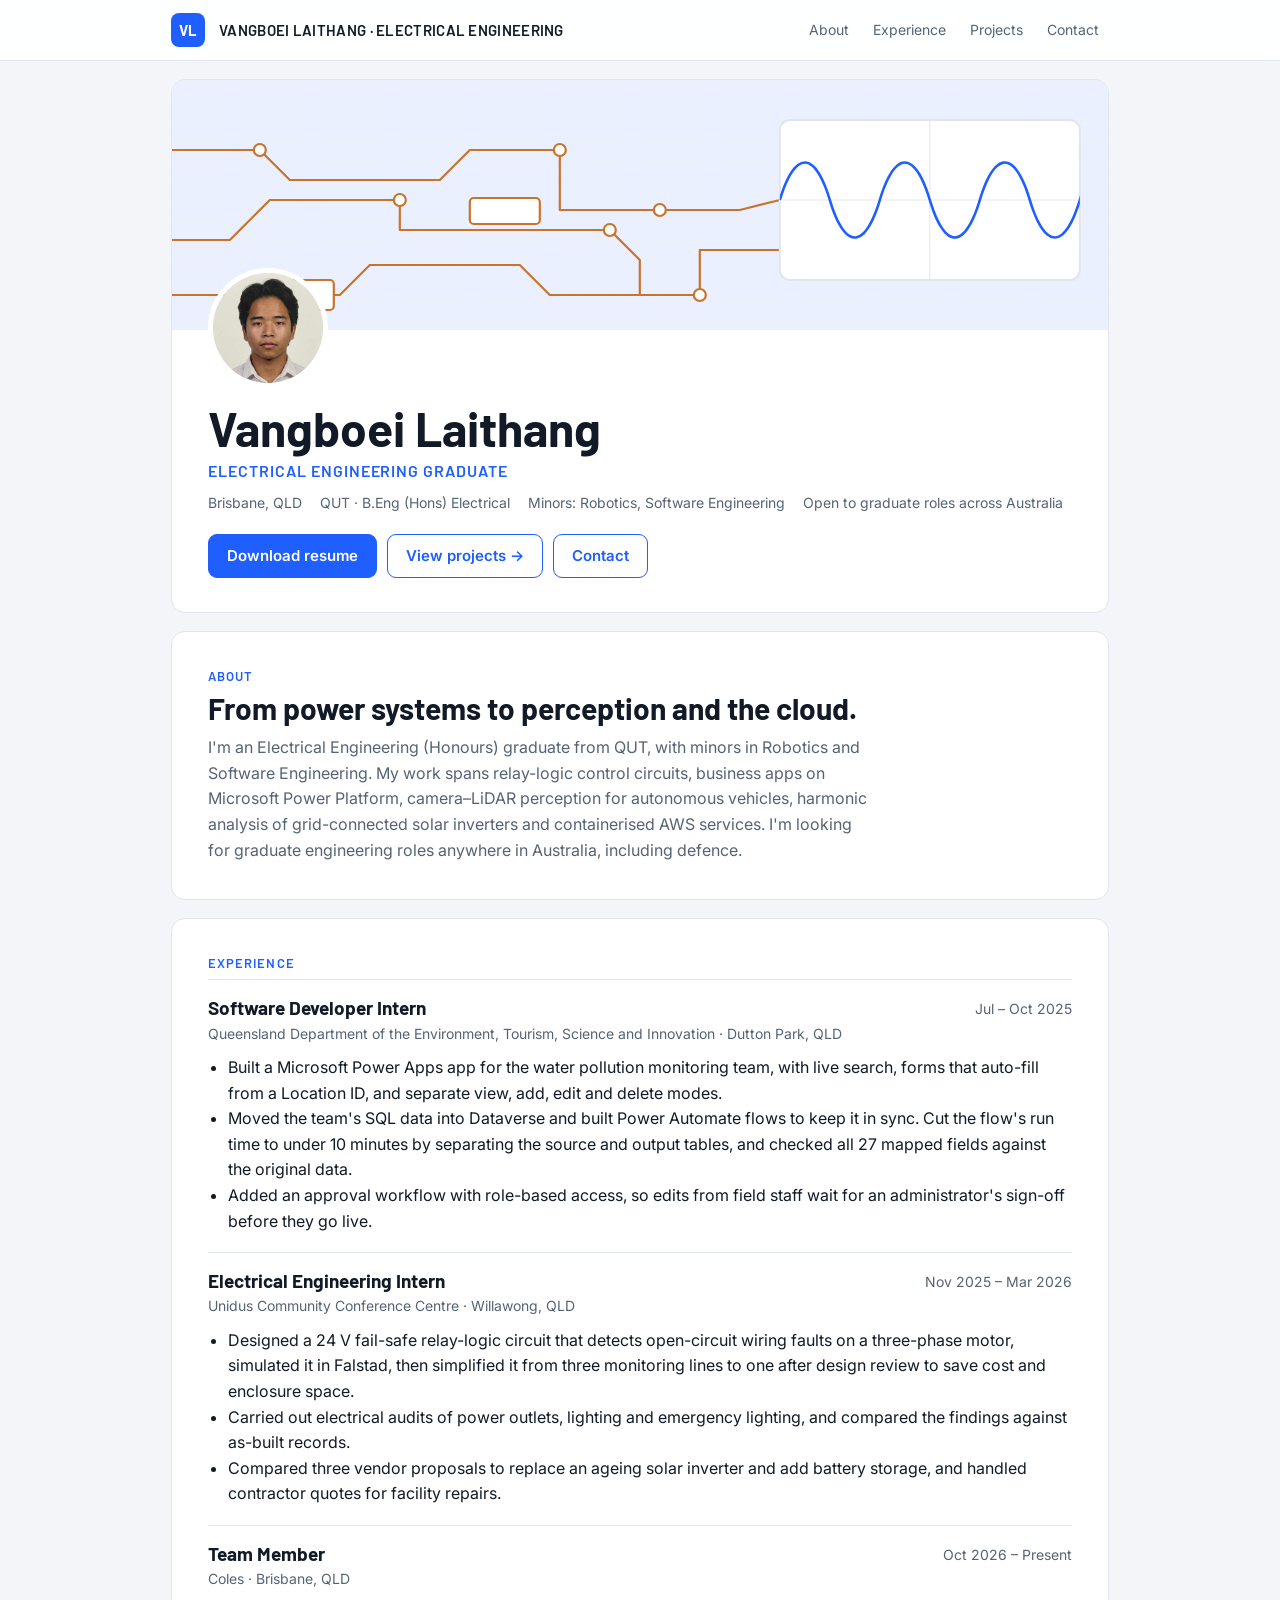
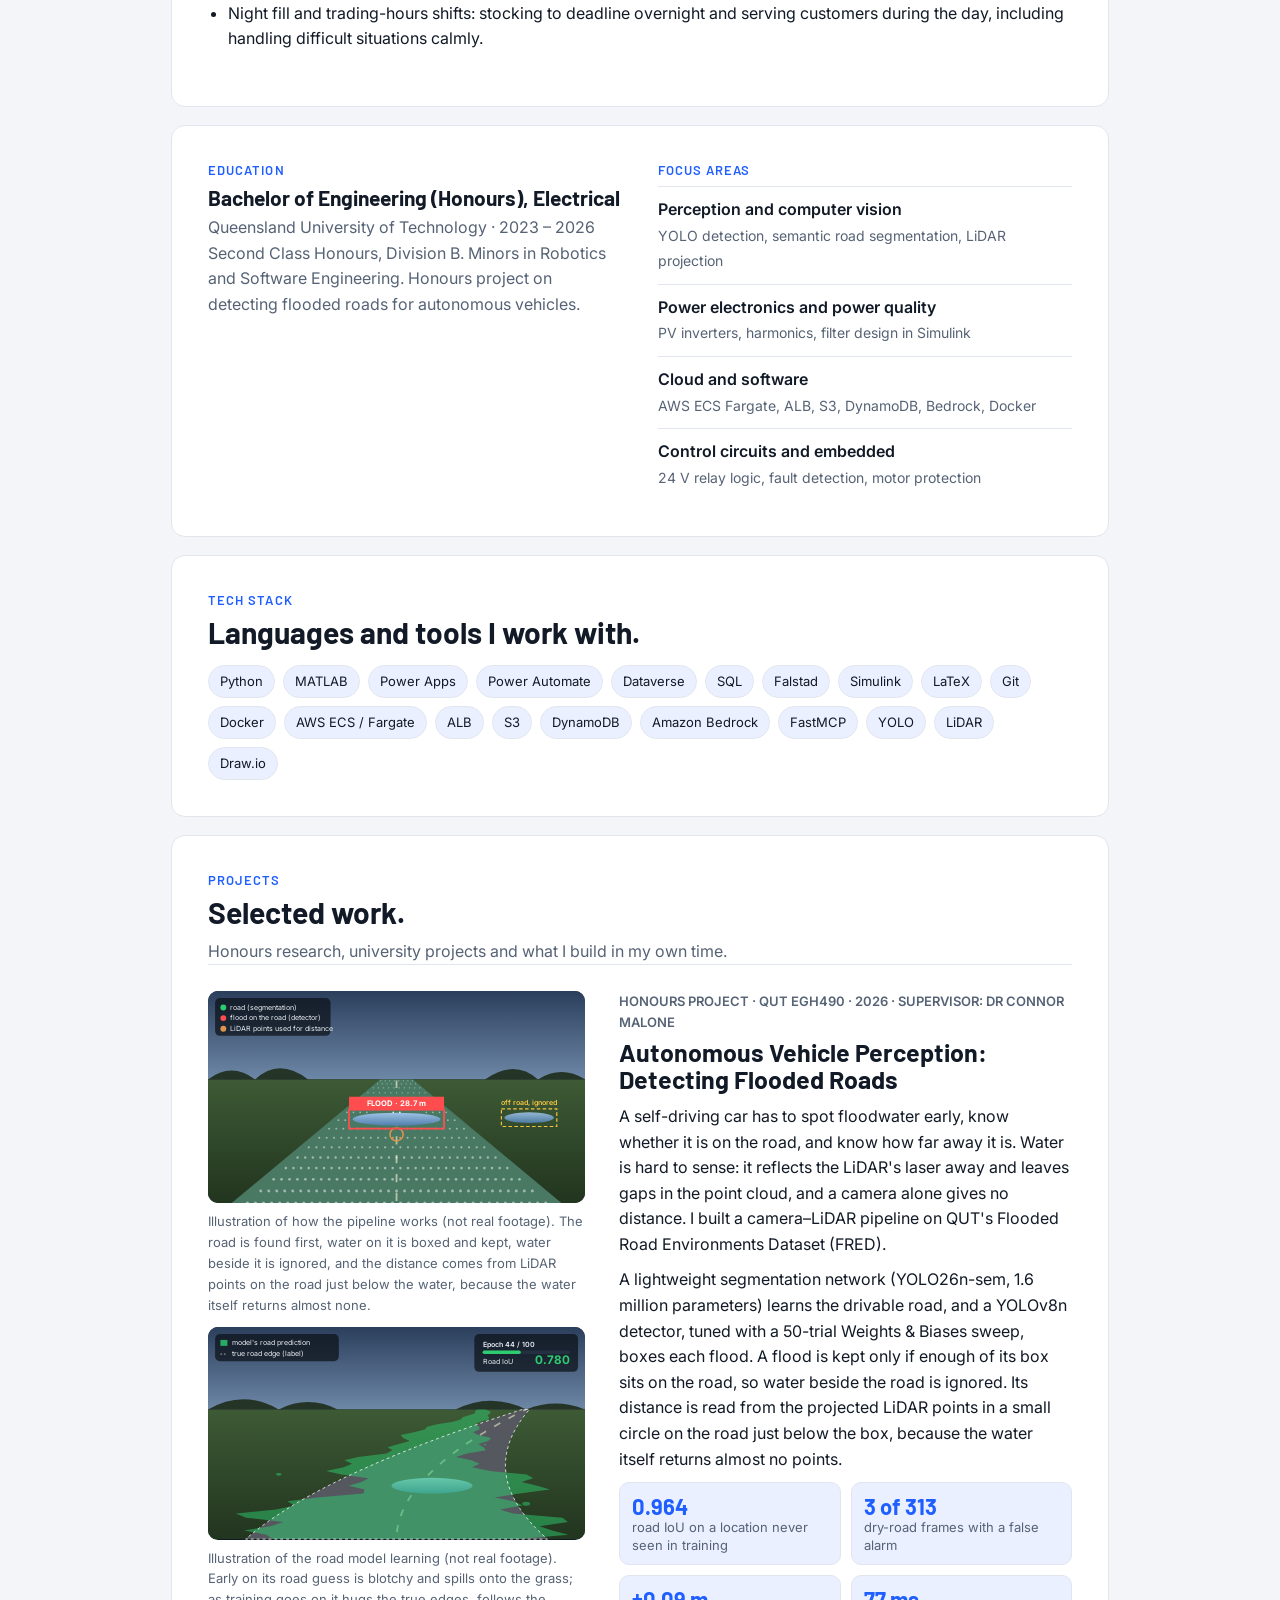
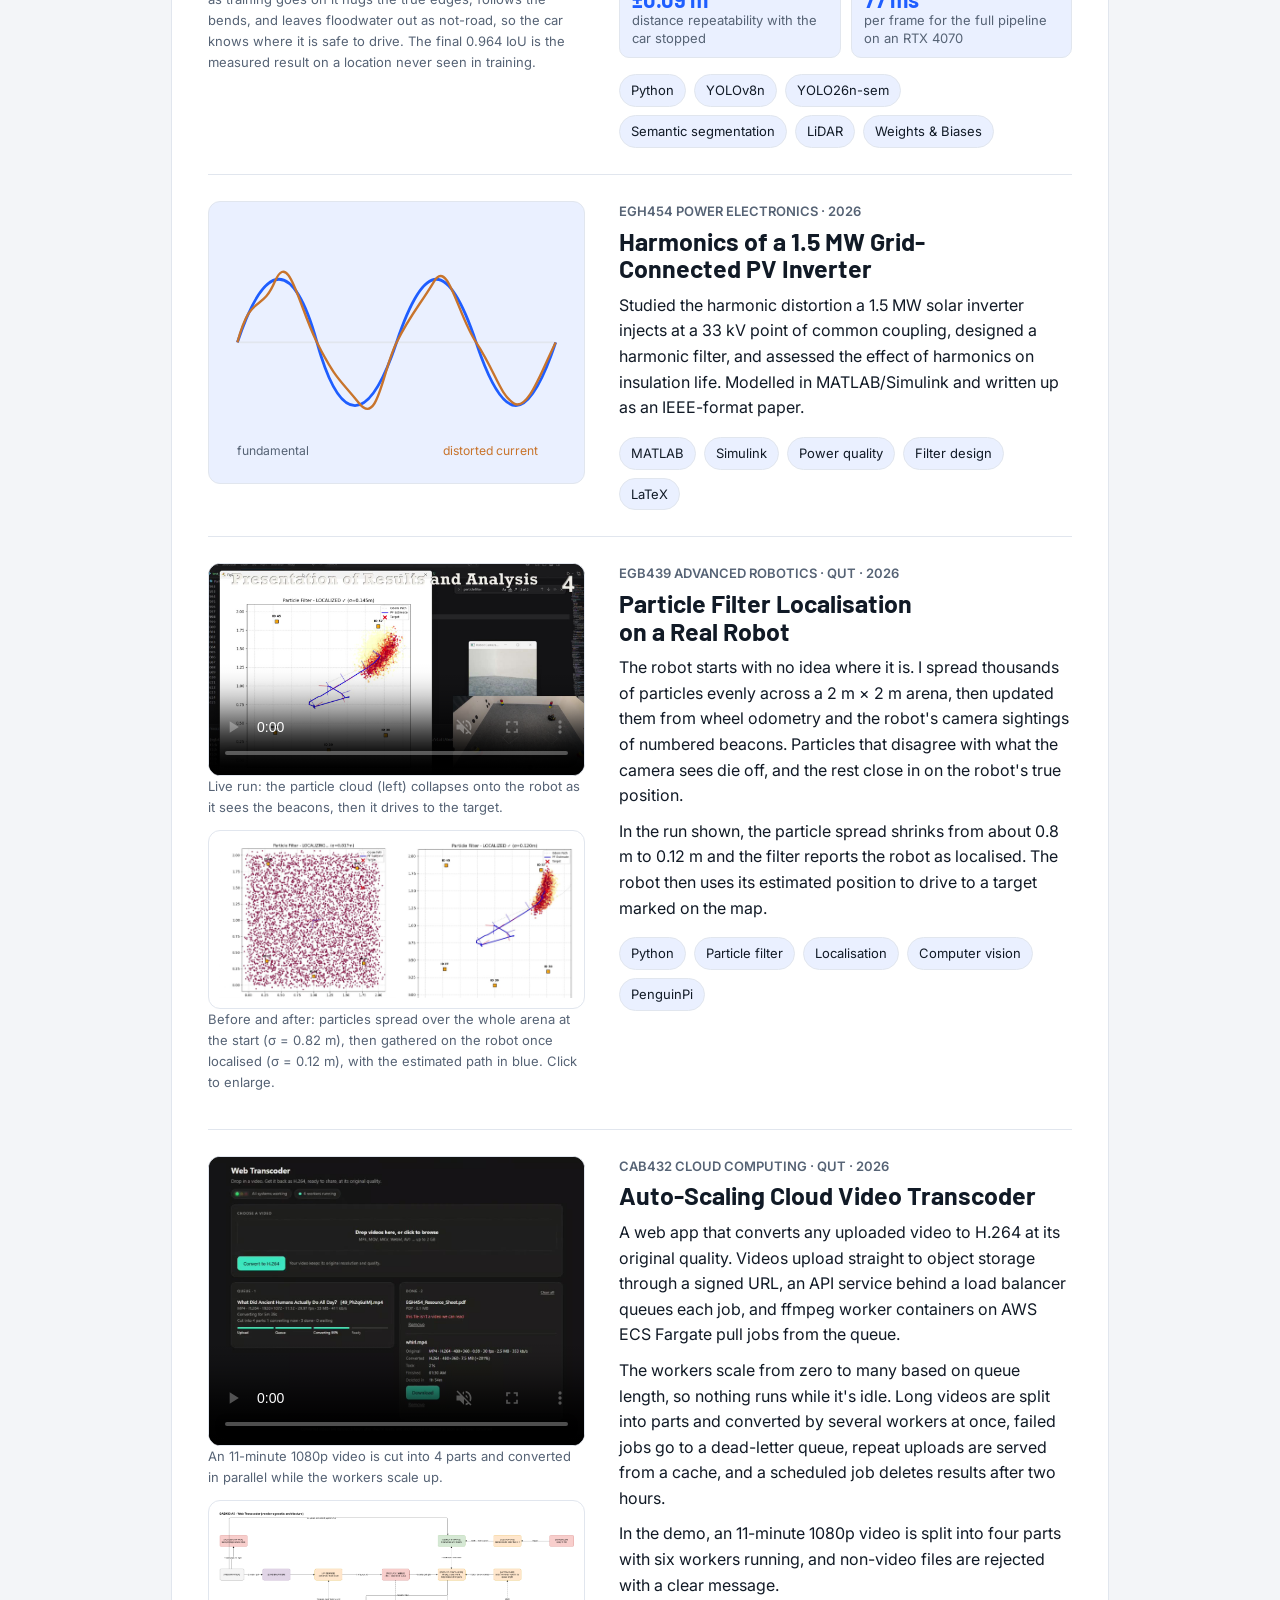
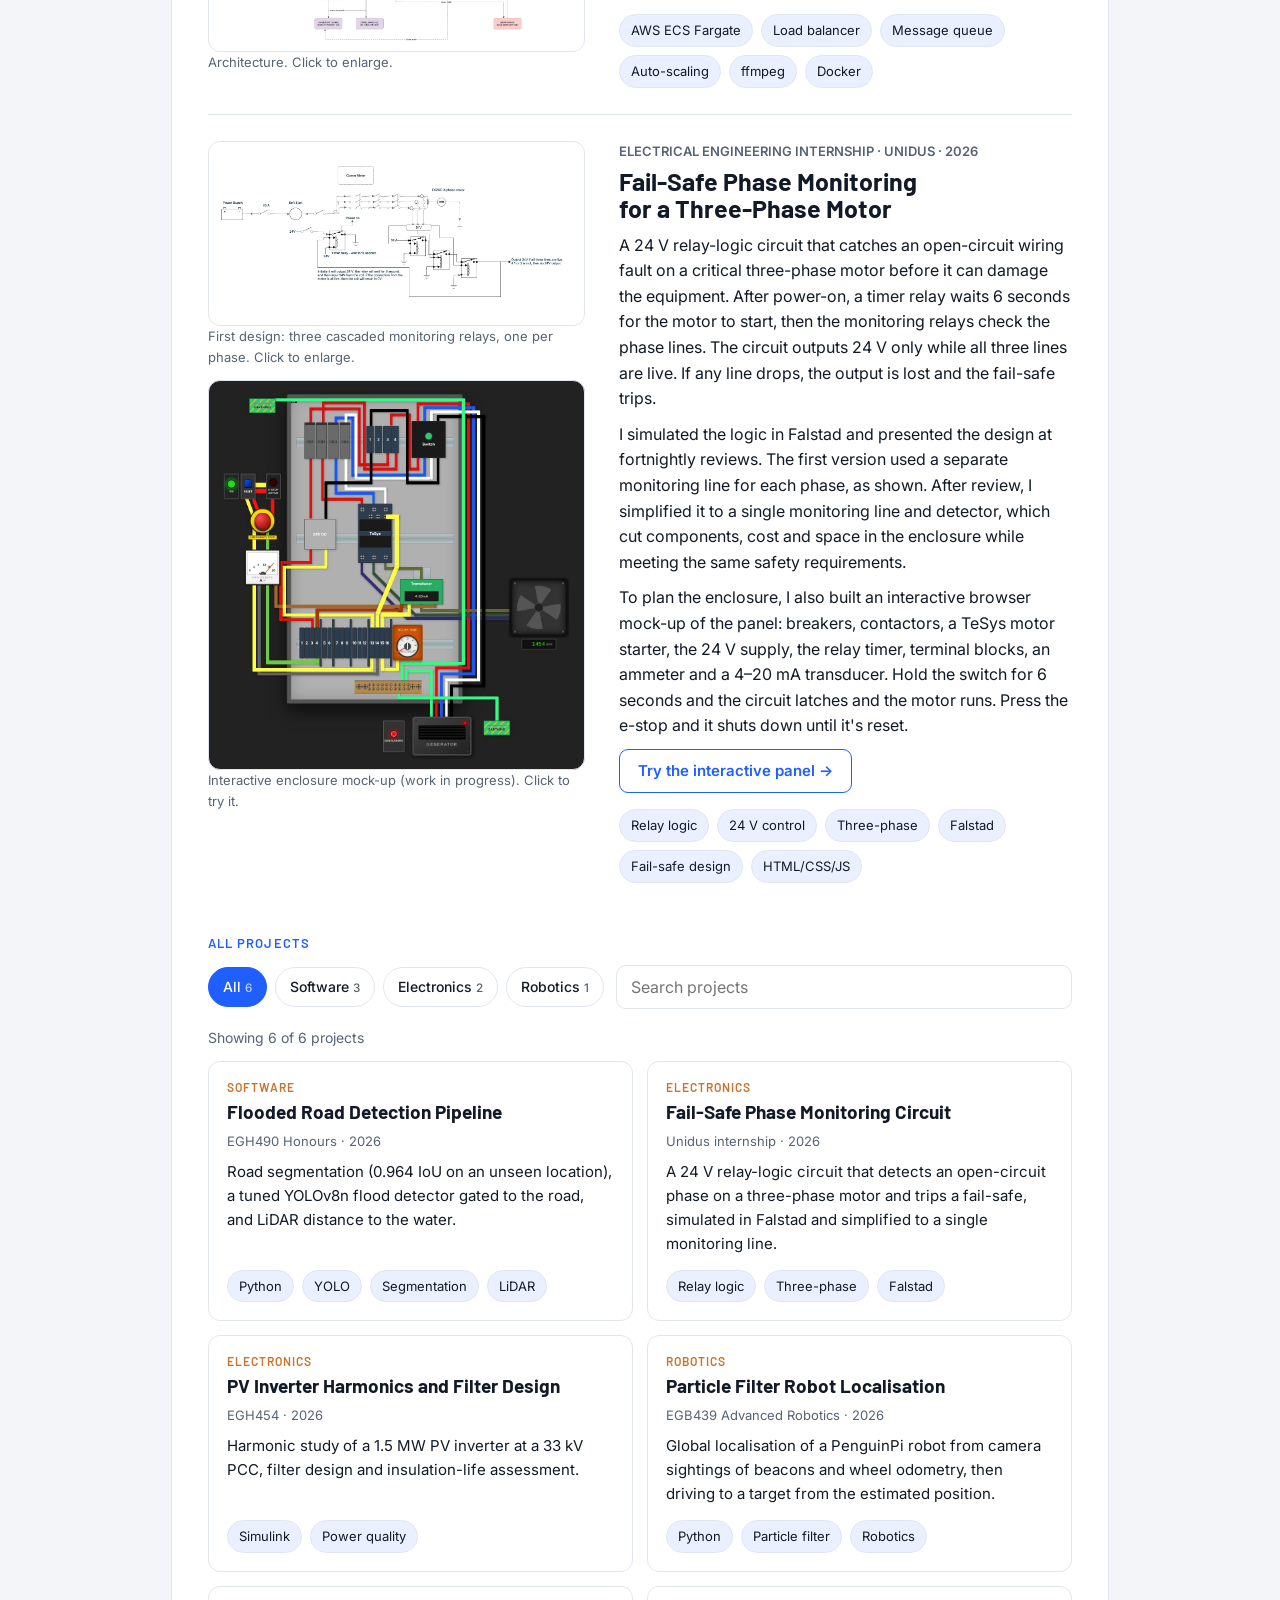
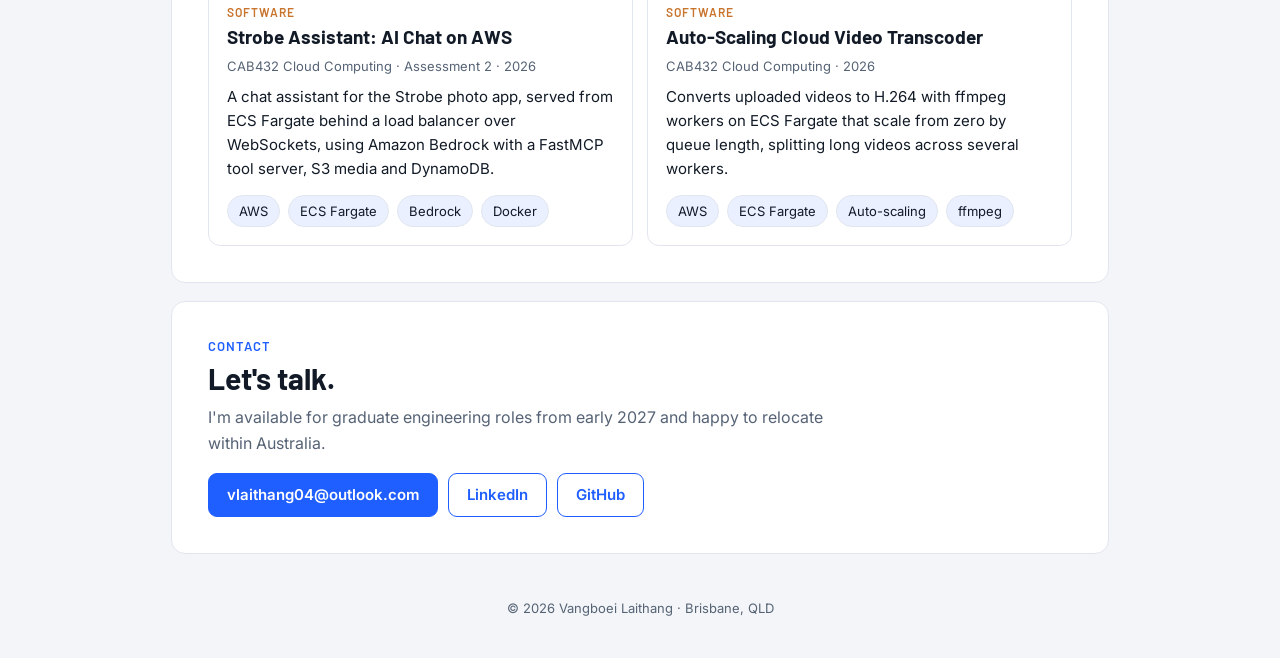
==== commit 18858082: "Add road segmentation training animation" ====
--- a/index.html
+++ b/index.html
@@ -278,6 +278,86 @@
         requestAnimationFrame(loop);
       })();
       </script>
+      <figure class="seg-anim" style="margin:12px 0 0">
+        <svg id="segSvg" viewBox="0 0 640 360" role="img" aria-label="Animated illustration of the road segmentation model training: on a bending road, the green predicted road starts blotchy and spills onto the grass, then tightens to the true road edges over the epochs while the road IoU climbs to 0.964; floodwater on the road is left out as not-road." style="width:100%;height:auto;display:block;border-radius:10px;background:#0f1722">
+          <defs>
+            <linearGradient id="sgSky" x1="0" y1="0" x2="0" y2="1"><stop offset="0" stop-color="#2b3f5c"/><stop offset="1" stop-color="#6d87a6"/></linearGradient>
+            <linearGradient id="sgGround" x1="0" y1="0" x2="0" y2="1"><stop offset="0" stop-color="#3d5a35"/><stop offset="1" stop-color="#22351f"/></linearGradient>
+            <linearGradient id="sgWater" x1="0" y1="0" x2="0" y2="1"><stop offset="0" stop-color="#9fc3e4"/><stop offset="1" stop-color="#4f7fae"/></linearGradient>
+          </defs>
+          <rect width="640" height="140" fill="url(#sgSky)"/>
+          <rect y="140" width="640" height="220" fill="url(#sgGround)"/>
+          <g fill="#1d2c1a" opacity=".9"><path d="M0 140 Q60 105 120 140 Q170 115 220 140Z"/><path d="M420 140 Q480 110 540 140 Q590 120 640 140Z"/></g>
+          <path id="sgRoad" fill="#55585e"/>
+          <path id="sgLane" fill="none" stroke="#e9e3c9" stroke-width="3" stroke-dasharray="12 16" opacity=".6"/>
+          <ellipse id="sgFlood" fill="url(#sgWater)"/>
+          <path id="sgMask" fill="#2ecc71" fill-rule="evenodd" opacity=".5"/>
+          <path id="sgTruth" fill="none" stroke="#ffffff" stroke-width="1.6" stroke-dasharray="5 5" opacity=".8"/>
+          <text id="sgNot" font-family="Inter,sans-serif" font-size="12" font-weight="700" fill="#ff8a8c" text-anchor="middle" opacity="0">water = not road</text>
+          <g font-family="Inter,sans-serif" font-size="12" fill="#e8edf4">
+            <rect x="12" y="12" width="210" height="46" rx="8" fill="#0c1118" opacity=".72"/>
+            <rect x="21" y="22" width="12" height="10" fill="#2ecc71" opacity=".8"/><text x="40" y="31">model's road prediction</text>
+            <line x1="21" y1="46" x2="33" y2="46" stroke="#fff" stroke-dasharray="3 3"/><text x="40" y="50">true road edge (label)</text>
+            <rect x="452" y="12" width="176" height="64" rx="8" fill="#0c1118" opacity=".72"/>
+            <text id="sgEpoch" x="466" y="34" font-weight="600">Epoch 1</text>
+            <text x="466" y="62">Road IoU</text>
+            <text id="sgIou" x="614" y="62" text-anchor="end" font-size="20" font-weight="700" fill="#2ecc71">0.31</text>
+            <rect x="466" y="40" width="148" height="6" rx="3" fill="#243042"/>
+            <rect id="sgBar" x="466" y="40" width="10" height="6" rx="3" fill="#2ecc71"/>
+          </g>
+        </svg>
+        <figcaption class="cap">Illustration of the road model learning (not real footage). Early on its road guess is blotchy and spills onto the grass; as training goes on it hugs the true edges, follows the bends, and leaves floodwater out as not-road, so the car knows where it is safe to drive. The final 0.964 IoU is the measured result on a location never seen in training.</figcaption>
+      </figure>
+      <script>
+      (function(){
+        var svg=document.getElementById('segSvg'); if(!svg) return;
+        var $=function(id){return document.getElementById(id)};
+        var road=$('sgRoad'),lane=$('sgLane'),mask=$('sgMask'),truth=$('sgTruth'),fl=$('sgFlood'),not=$('sgNot'),
+            ep=$('sgEpoch'),iou=$('sgIou'),bar=$('sgBar');
+        var H=140,B=360,N=40,EPOCHS=100;
+        var ph=[];for(var i=0;i<6;i++)ph.push(Math.random()*6.28);
+        function geom(bend){ var L=[],R=[],C=[];
+          for(var i=0;i<=N;i++){ var f=i/N, y=H+(B-H)*Math.pow(f,1.35), g=(y-H)/(B-H),
+              cx=320+bend*Math.pow(1-g,2)*230, hw=6+250*g; L.push([cx-hw,y]);R.push([cx+hw,y]);C.push([cx,y,hw,g]); }
+          return {L:L,R:R,C:C}; }
+        function poly(pts){return 'M'+pts.map(function(p){return p[0].toFixed(1)+' '+p[1].toFixed(1)}).join('L')+'Z'}
+        function noise(i,side,t){return Math.sin(i*.55+ph[side]+t*.8)*.6+Math.sin(i*1.7+ph[side+2])*.4+Math.sin(i*.23+ph[side+4]-t*.5)*.5}
+        function draw(p,t){
+          var bend=Math.sin(t*.35)*1.0, G=geom(bend), C=G.C;
+          road.setAttribute('d',poly(G.L.concat(G.R.slice().reverse())));
+          truth.setAttribute('d',poly(G.L.concat(G.R.slice().reverse())));
+          lane.setAttribute('d','M'+C.map(function(c){return c[0].toFixed(1)+' '+c[1].toFixed(1)}).join('L'));
+          lane.setAttribute('stroke-dashoffset',(-t*60).toFixed(1));
+          // flood on the road
+          var fc=C[27], fx=fc[0]+fc[2]*.15, fy=fc[1], frx=fc[2]*.45, fry=4+16*fc[3];
+          fl.setAttribute('cx',fx.toFixed(1));fl.setAttribute('cy',fy.toFixed(1));fl.setAttribute('rx',frx.toFixed(1));fl.setAttribute('ry',fry.toFixed(1));
+          // prediction: error shrinks with training
+          var amp=Math.pow(1-p,1.6), Lm=[],Rm=[];
+          for(var i=0;i<=N;i++){ var c=C[i], s=c[2]*1.1*amp+2*(1-p)+1.5;
+            var shiftL=noise(i,0,t)*s, shiftR=noise(i,1,t)*s,
+                lagX=(1-p)*(-Math.sin(t*.35))*Math.pow(1-c[3],2)*140; // early model doesn't follow the bend
+            Lm.push([c[0]-c[2]+shiftL+lagX,c[1]]); Rm.push([c[0]+c[2]+shiftR+lagX,c[1]]); }
+          var d=poly(Lm.concat(Rm.reverse()));
+          var hole=Math.max(0,Math.min(1,(p-.45)/.3));
+          if(hole>0){ var hr=frx*hole, hy=fry*hole;
+            d+=' M'+(fx-hr).toFixed(1)+' '+fy.toFixed(1)+' a'+hr.toFixed(1)+' '+hy.toFixed(1)+' 0 1 0 '+(2*hr).toFixed(1)+' 0 a'+hr.toFixed(1)+' '+hy.toFixed(1)+' 0 1 0 '+(-2*hr).toFixed(1)+' 0Z'; }
+          // early blotches on the grass
+          if(p<.5){ var k=1-p/.5;
+            [[120,250,40],[540,300,55],[470,200,25]].forEach(function(b,j){ var r=b[2]*k*(0.8+0.2*Math.sin(t*2+j));
+              d+=' M'+(b[0]-r)+' '+b[1]+' a'+r+' '+(r*.5)+' 0 1 0 '+(2*r)+' 0 a'+r+' '+(r*.5)+' 0 1 0 '+(-2*r)+' 0Z'; }); }
+          mask.setAttribute('d',d);
+          not.setAttribute('x',fx.toFixed(1)); not.setAttribute('y',(fy-fry-6).toFixed(1)); not.setAttribute('opacity',hole.toFixed(2));
+          var e=Math.max(1,Math.round(p*EPOCHS)), v=0.31+(0.964-0.31)*(1-Math.pow(1-p,2.2));
+          ep.textContent='Epoch '+e+' / '+EPOCHS; iou.textContent=v.toFixed(3);
+          bar.setAttribute('width',(148*Math.max(.04,p)).toFixed(1));
+        }
+        var reduce=window.matchMedia&&window.matchMedia('(prefers-reduced-motion: reduce)').matches;
+        if(reduce){ draw(1,2); return; }
+        var T=11000,t0=null;
+        function loop(now){ if(t0===null)t0=now; var ms=now-t0, c=(ms%T)/T, p=c<.75?c/.75:1; draw(p,ms/1000); requestAnimationFrame(loop); }
+        requestAnimationFrame(loop);
+      })();
+      </script>
     </div>
     <div>
       <div class="kicker">HONOURS PROJECT · QUT EGH490 · 2026 · SUPERVISOR: DR CONNOR MALONE</div>
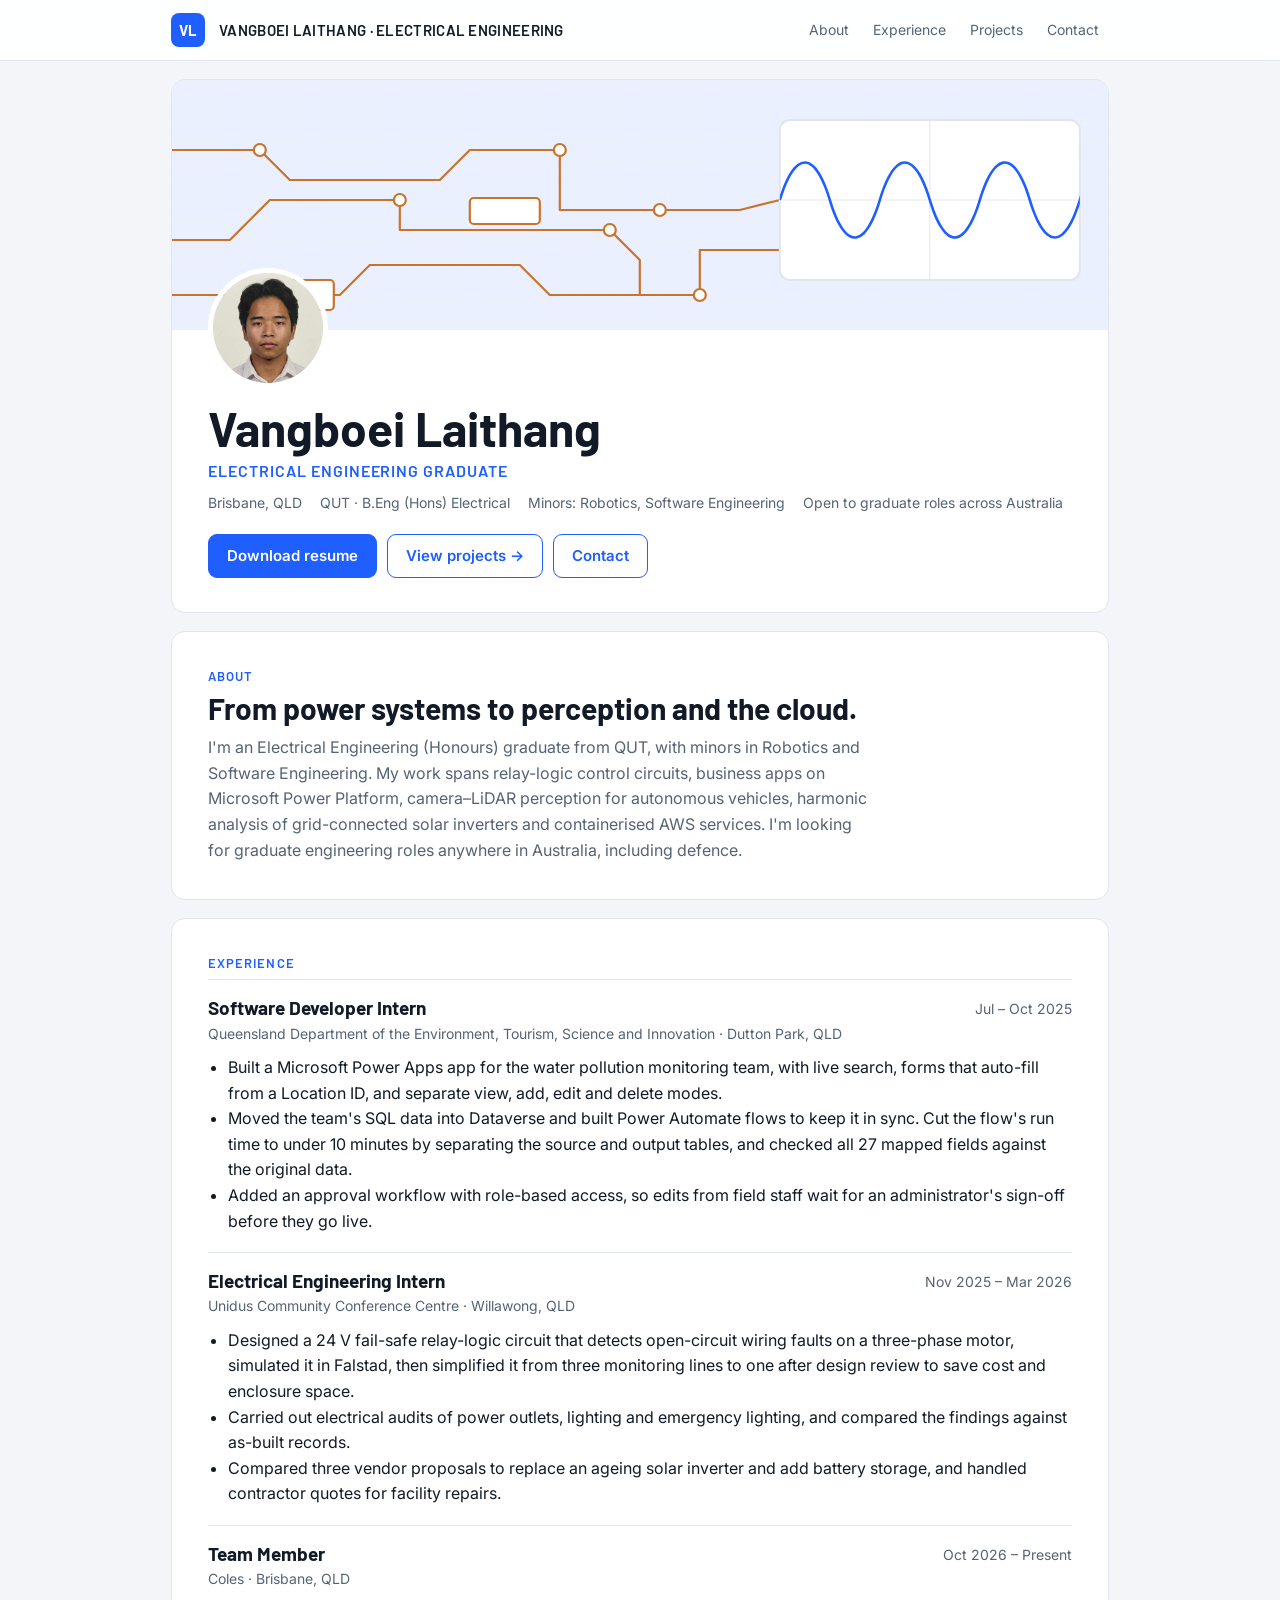
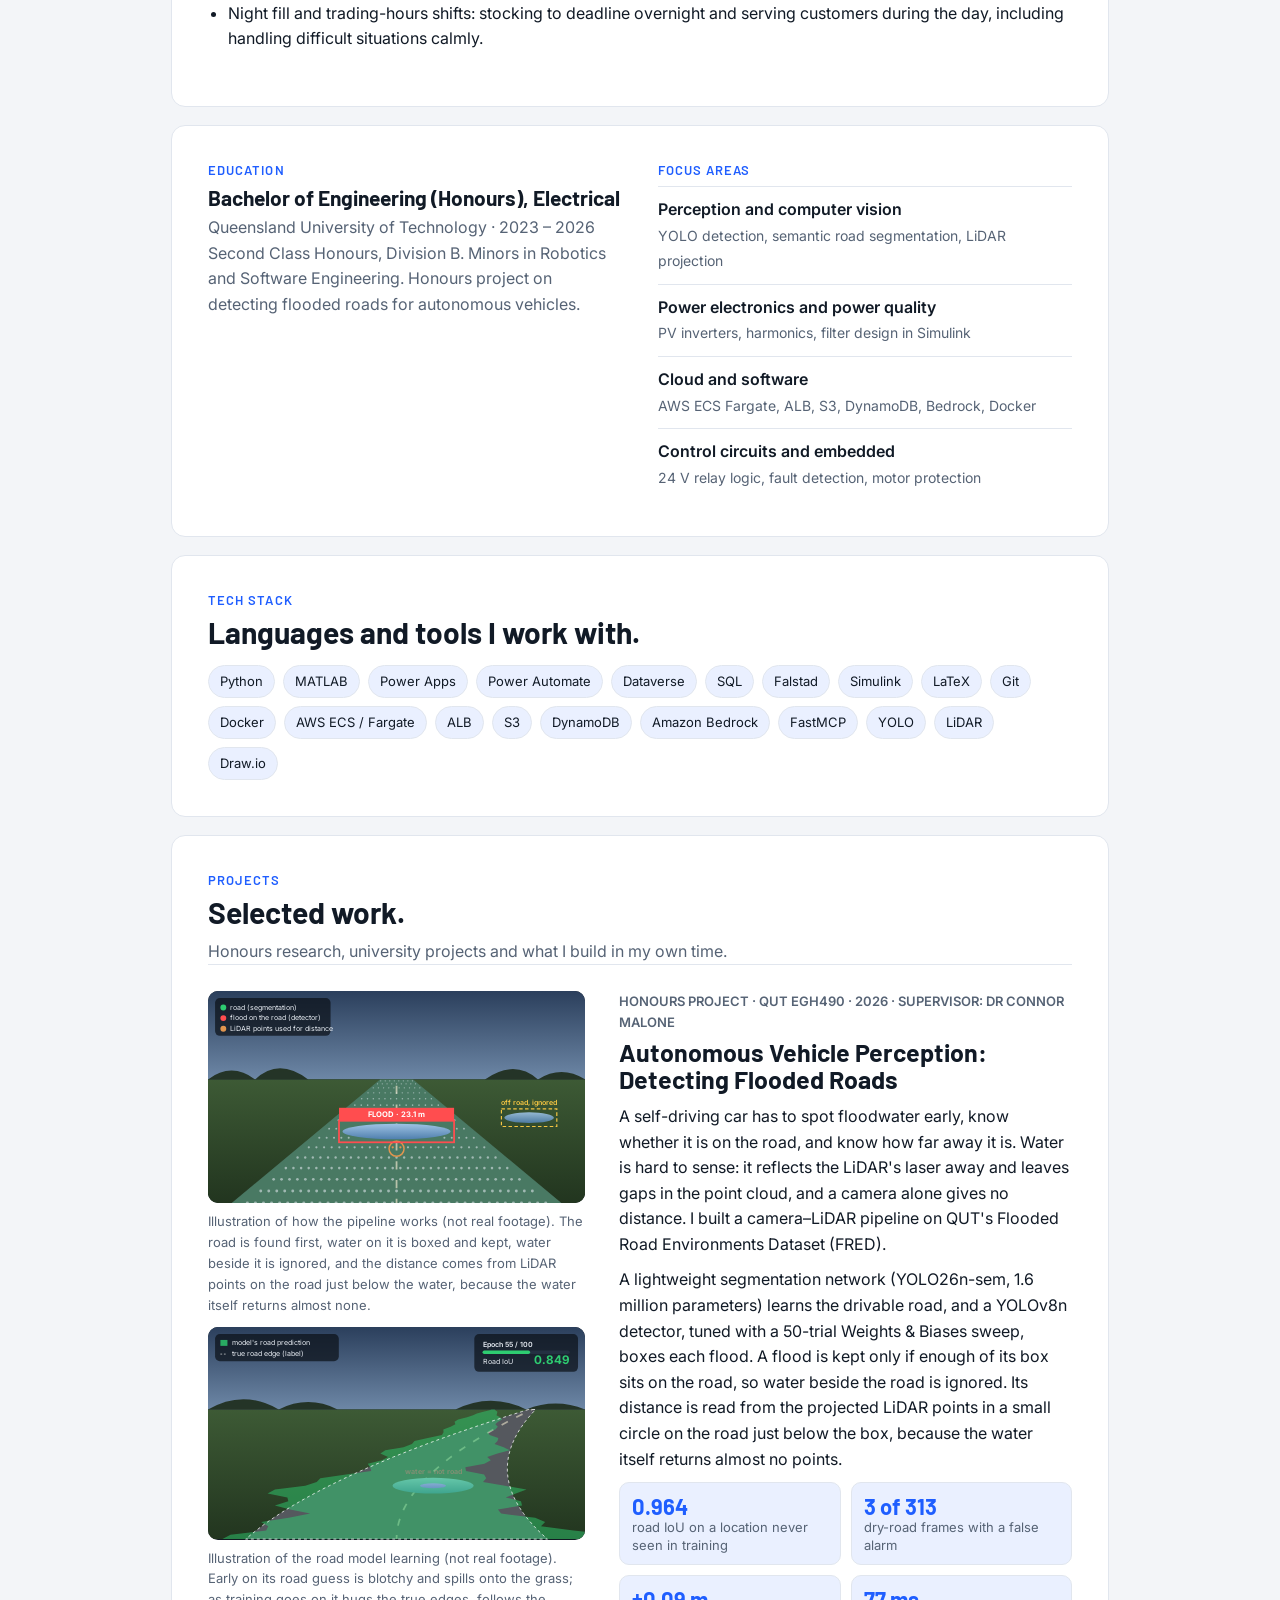
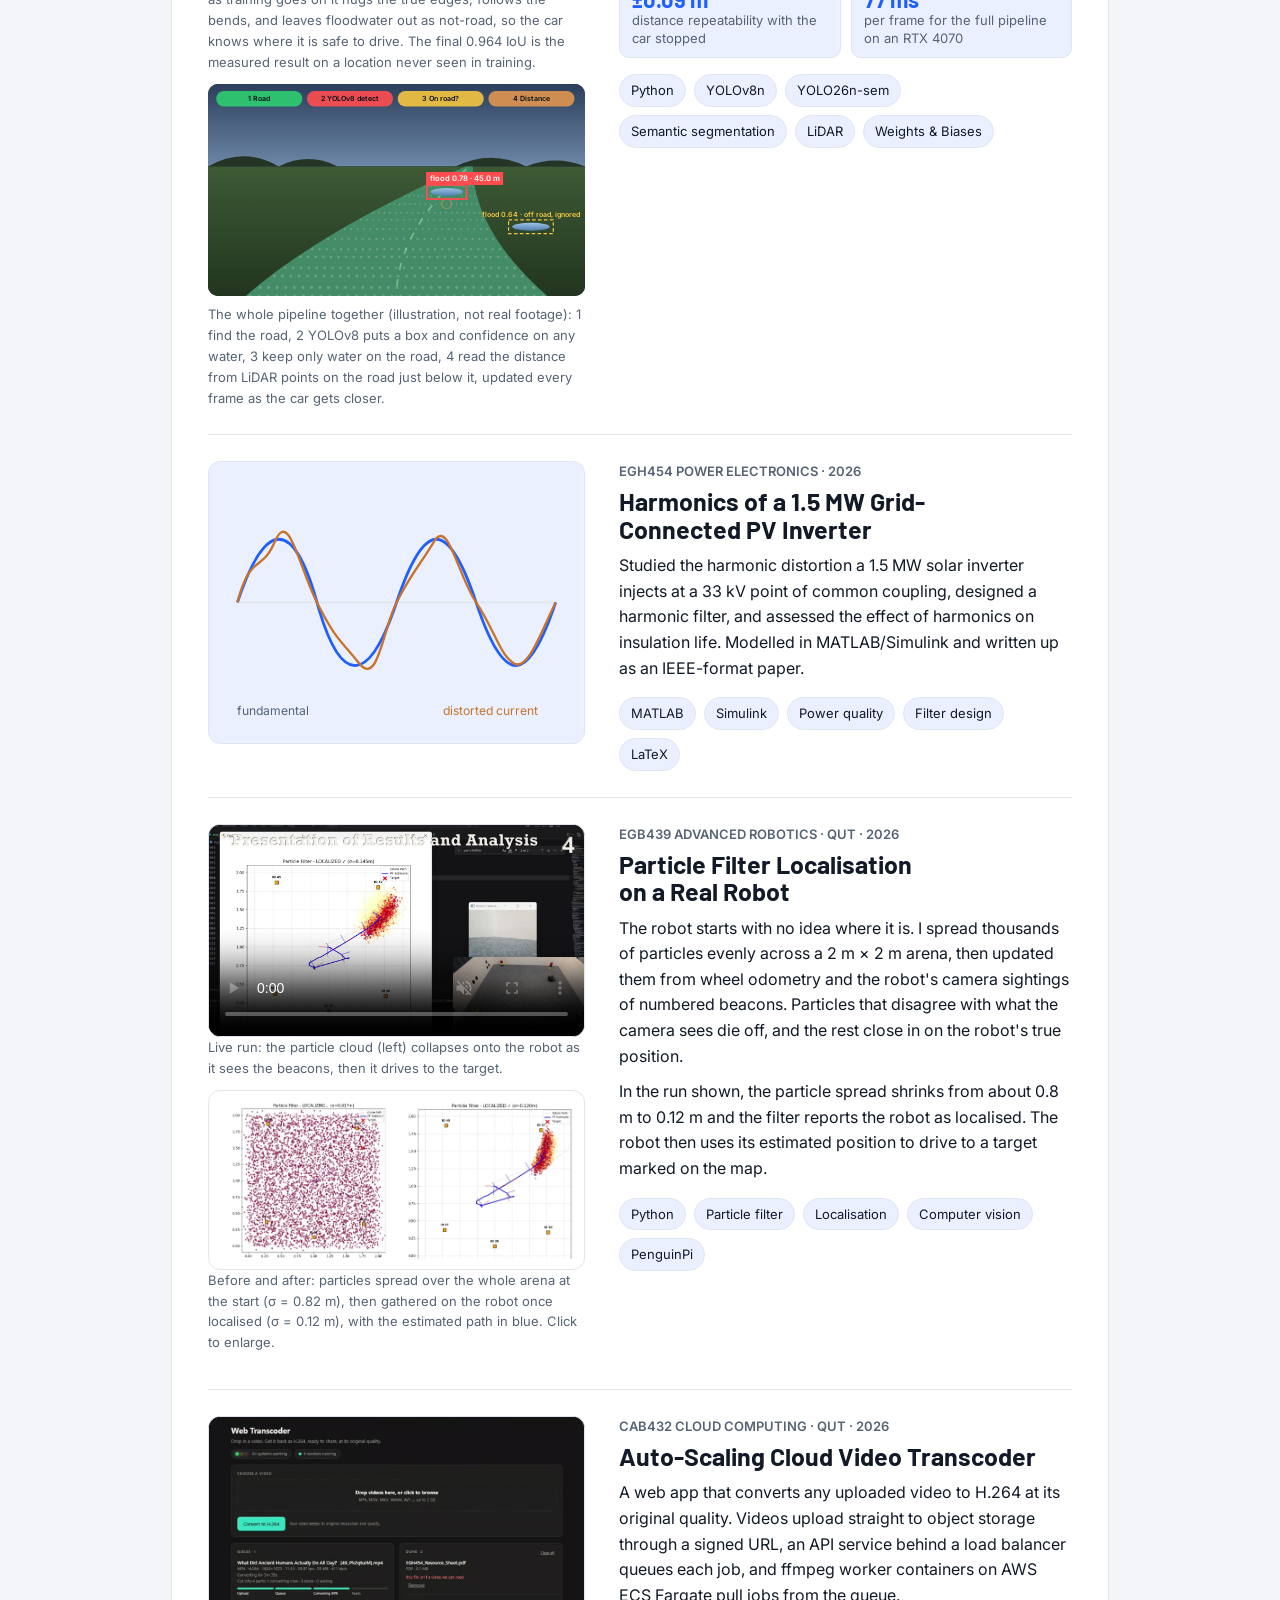
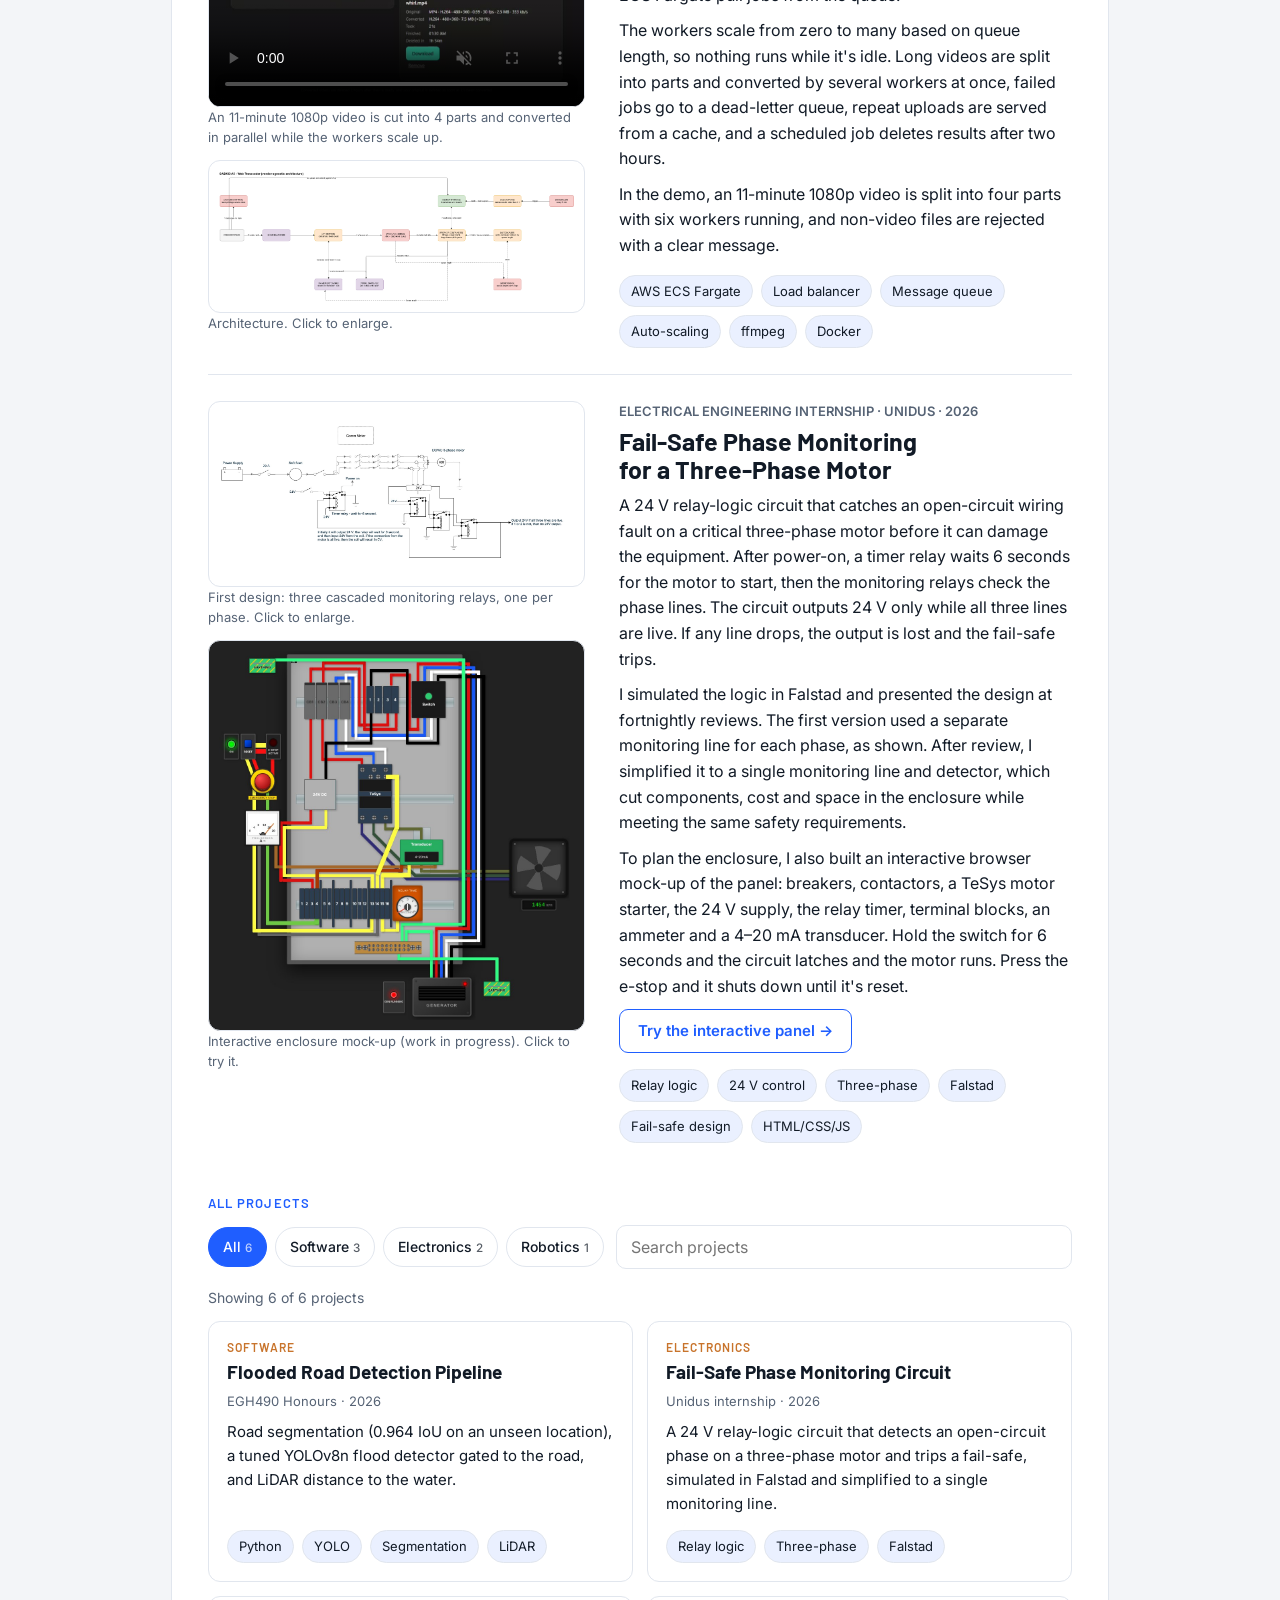
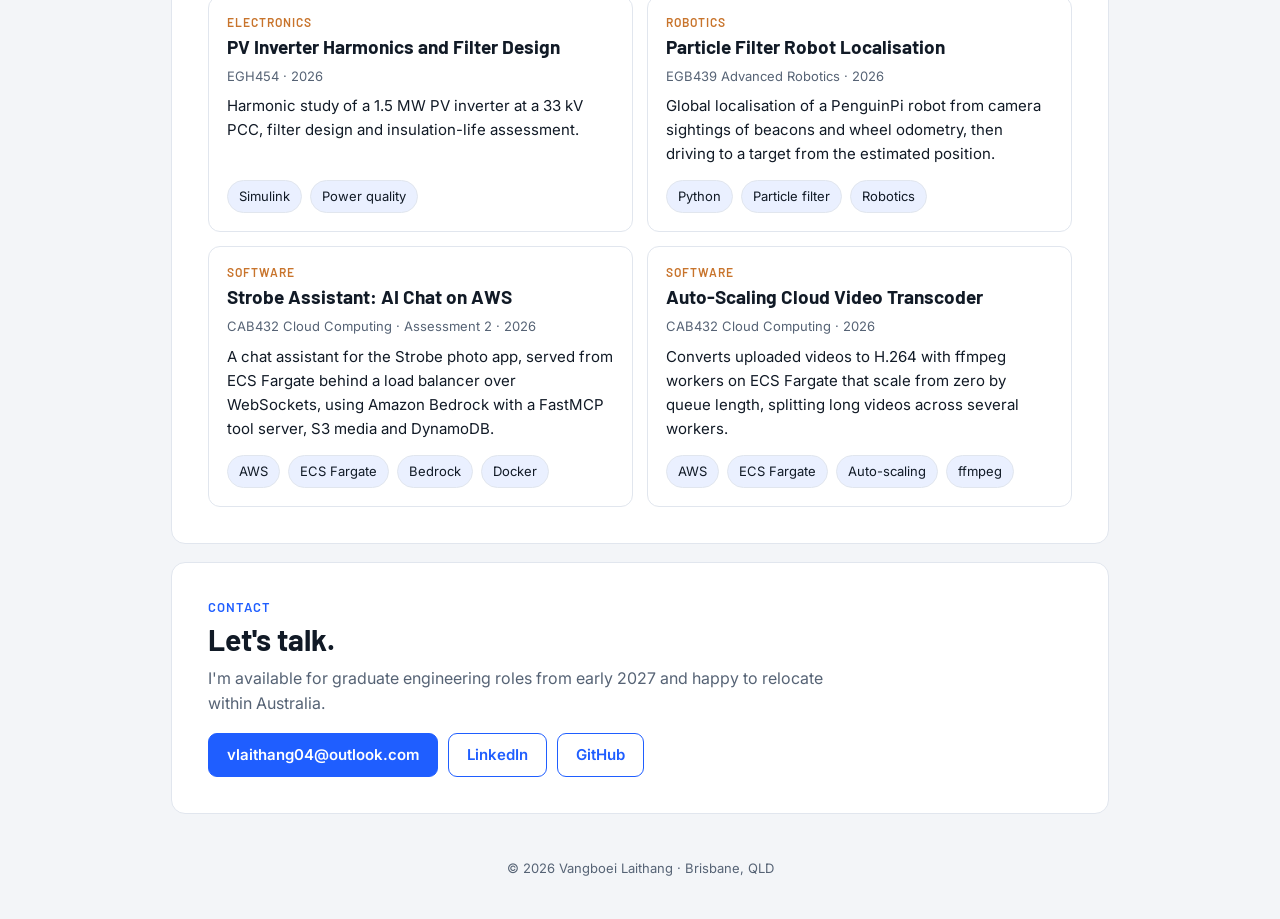
==== commit c4631ca0: "Add combined pipeline animation with YOLOv8 detections" ====
--- a/index.html
+++ b/index.html
@@ -358,6 +358,106 @@
         requestAnimationFrame(loop);
       })();
       </script>
+      <figure class="full-anim" style="margin:12px 0 0">
+        <svg id="fullSvg" viewBox="0 0 640 360" role="img" aria-label="Animated illustration of the full pipeline on a bending road: step 1 shades the road green, step 2 boxes the water, step 3 keeps the water that is on the road and ignores the puddle beside it, step 4 reads the distance from LiDAR points just below the water while the flood gets closer." style="width:100%;height:auto;display:block;border-radius:10px;background:#0f1722">
+          <defs>
+            <linearGradient id="fpSky" x1="0" y1="0" x2="0" y2="1"><stop offset="0" stop-color="#2b3f5c"/><stop offset="1" stop-color="#6d87a6"/></linearGradient>
+            <linearGradient id="fpGround" x1="0" y1="0" x2="0" y2="1"><stop offset="0" stop-color="#3d5a35"/><stop offset="1" stop-color="#22351f"/></linearGradient>
+            <linearGradient id="fpWater" x1="0" y1="0" x2="0" y2="1"><stop offset="0" stop-color="#9fc3e4"/><stop offset="1" stop-color="#4f7fae"/></linearGradient>
+          </defs>
+          <rect width="640" height="140" fill="url(#fpSky)"/>
+          <rect y="140" width="640" height="220" fill="url(#fpGround)"/>
+          <g fill="#1d2c1a" opacity=".9"><path d="M0 140 Q60 105 120 140 Q170 115 220 140Z"/><path d="M420 140 Q480 110 540 140 Q590 120 640 140Z"/></g>
+          <path id="fpRoad" fill="#55585e"/>
+          <path id="fpLane" fill="none" stroke="#e9e3c9" stroke-width="3" stroke-dasharray="12 16" opacity=".6"/>
+          <ellipse id="fpSide" fill="url(#fpWater)"/>
+          <ellipse id="fpFlood" fill="url(#fpWater)"/>
+          <path id="fpMask" fill="#2ecc71" fill-rule="evenodd" opacity="0"/>
+          <g id="fpDots"></g>
+          <circle id="fpRing" fill="none" stroke="#e0954f" stroke-width="2.5" opacity="0"/>
+          <g id="fpSideG" opacity="0">
+            <rect id="fpSideBox" fill="none" stroke="#f5c542" stroke-width="2" stroke-dasharray="6 4"/>
+            <text id="fpSideTxt" font-family="Inter,sans-serif" font-size="12" font-weight="600" fill="#f5c542" text-anchor="middle">flood 0.64 · off road</text>
+          </g>
+          <g id="fpBoxG" opacity="0">
+            <rect id="fpBox" fill="none" stroke="#ff4d4f" stroke-width="3"/>
+            <rect id="fpTag" height="22" fill="#ff4d4f"/>
+            <text id="fpTxt" font-family="Inter,sans-serif" font-size="13" font-weight="600" fill="#fff">flood</text>
+          </g>
+          <g id="fpSteps" font-family="Inter,sans-serif" font-size="12" font-weight="600"></g>
+        </svg>
+        <figcaption class="cap">The whole pipeline together (illustration, not real footage): 1 find the road, 2 YOLOv8 puts a box and confidence on any water, 3 keep only water on the road, 4 read the distance from LiDAR points on the road just below it, updated every frame as the car gets closer.</figcaption>
+      </figure>
+      <script>
+      (function(){
+        var svg=document.getElementById('fullSvg'); if(!svg) return;
+        var NS='http://www.w3.org/2000/svg', $=function(id){return document.getElementById(id)};
+        var road=$('fpRoad'),lane=$('fpLane'),mask=$('fpMask'),fl=$('fpFlood'),side=$('fpSide'),dotsG=$('fpDots'),ring=$('fpRing'),
+            sideG=$('fpSideG'),sideBox=$('fpSideBox'),sideTxt=$('fpSideTxt'),boxG=$('fpBoxG'),box=$('fpBox'),tag=$('fpTag'),txt=$('fpTxt'),stepsG=$('fpSteps');
+        var H=140,B=360,N=60;
+        var names=['1 Road','2 YOLOv8 detect','3 On road?','4 Distance'], cols=['#2ecc71','#ff4d4f','#f5c542','#e0954f'], chips=[];
+        names.forEach(function(n,i){ var x=14+i*154, r=document.createElementNS(NS,'rect'), t=document.createElementNS(NS,'text');
+          r.setAttribute('x',x);r.setAttribute('y',12);r.setAttribute('width',146);r.setAttribute('height',26);r.setAttribute('rx',13);
+          t.setAttribute('x',x+73);t.setAttribute('y',29);t.setAttribute('text-anchor','middle');t.textContent=n;
+          stepsG.appendChild(r);stepsG.appendChild(t);chips.push([r,t,cols[i]]); });
+        // LiDAR scan rows (indices into road rows)
+        var scan=[]; for(var s=0;s<15;s++){ var row=Math.round(N*Math.pow((s+1)/15,0.85)), pts=[], g=row/N, n=Math.round(8+26*g);
+          for(var k=0;k<n;k++){ var c=document.createElementNS(NS,'circle'); dotsG.appendChild(c); pts.push([c,(k+.5)/n]); } scan.push([row,pts]); }
+        function geom(bend){ var C=[]; for(var i=0;i<=N;i++){ var f=i/N, y=H+(B-H)*Math.pow(f,1.35), g=(y-H)/(B-H);
+            C.push([320+bend*Math.pow(1-g,2)*230, y, 6+250*g, g]); } return C; }
+        function poly(C){ var L=C.map(function(c){return (c[0]-c[2]).toFixed(1)+' '+c[1].toFixed(1)}),
+            R=C.slice().reverse().map(function(c){return (c[0]+c[2]).toFixed(1)+' '+c[1].toFixed(1)}); return 'M'+L.concat(R).join('L')+'Z'; }
+        function ell(cx,cy,rx,ry){ return ' M'+(cx-rx).toFixed(1)+' '+cy.toFixed(1)+' a'+rx.toFixed(1)+' '+ry.toFixed(1)+' 0 1 0 '+(2*rx).toFixed(1)+' 0 a'+rx.toFixed(1)+' '+ry.toFixed(1)+' 0 1 0 '+(-2*rx).toFixed(1)+' 0Z'; }
+        function clamp(v){return Math.max(0,Math.min(1,v))}
+        function at(C,pos){ var i=Math.min(N-1,Math.floor(pos)), a=pos-i, p=C[i], q=C[i+1];
+          return [p[0]+(q[0]-p[0])*a, p[1]+(q[1]-p[1])*a, p[2]+(q[2]-p[2])*a, p[3]+(q[3]-p[3])*a]; }
+        function draw(c,t){
+          var s1=clamp(c/.08), s2=clamp((c-.12)/.06), s3=clamp((c-.22)/.06), s4=clamp((c-.32)/.06);
+          var bend=Math.sin(t*.3)*.55, C=geom(bend);
+          road.setAttribute('d',poly(C));
+          lane.setAttribute('d','M'+C.map(function(k){return k[0].toFixed(1)+' '+k[1].toFixed(1)}).join('L'));
+          lane.setAttribute('stroke-dashoffset',(-t*70).toFixed(1));
+          // flood approaches after the steps are shown
+          var m=clamp((c-.38)/.52), e=m*m, pos=18+(N-14-18)*e, F=at(C,pos);
+          var fx=F[0]+F[2]*.1, fy=F[1], frx=F[2]*.5, fry=3+20*F[3];
+          fl.setAttribute('cx',fx.toFixed(1));fl.setAttribute('cy',fy.toFixed(1));fl.setAttribute('rx',frx.toFixed(1));fl.setAttribute('ry',fry.toFixed(1));
+          // puddle beside the road
+          var P=at(C,34), sx=P[0]+P[2]+40+P[2]*.25, srx=18+30*P[3], sry=3+8*P[3];
+          side.setAttribute('cx',sx.toFixed(1));side.setAttribute('cy',P[1].toFixed(1));side.setAttribute('rx',srx.toFixed(1));side.setAttribute('ry',sry.toFixed(1));
+          // step 1 road mask (water cut out once the model has it)
+          mask.setAttribute('d',poly(C)+ell(fx,fy,frx,fry)); mask.setAttribute('opacity',(.45*s1).toFixed(2));
+          // step 2 boxes on all water
+          var bx=fx-frx-6, by=fy-fry-5, bw=2*frx+12, bh=2*fry+10;
+          box.setAttribute('x',bx);box.setAttribute('y',by);box.setAttribute('width',bw);box.setAttribute('height',bh);
+          tag.setAttribute('x',bx-1.5);tag.setAttribute('y',by-22);
+          txt.setAttribute('x',bx+6);txt.setAttribute('y',by-6);
+          boxG.setAttribute('opacity',s2.toFixed(2));
+          sideBox.setAttribute('x',(sx-srx-6).toFixed(1));sideBox.setAttribute('y',(P[1]-sry-5).toFixed(1));sideBox.setAttribute('width',(2*srx+12).toFixed(1));sideBox.setAttribute('height',(2*sry+10).toFixed(1));
+          sideBox.setAttribute('stroke',s3>0?'#f5c542':'#ff4d4f'); sideBox.setAttribute('stroke-dasharray',s3>0?'6 4':'0');
+          var tw=sideTxt.getComputedTextLength?sideTxt.getComputedTextLength():120; sideTxt.setAttribute('x',Math.min(sx,634-tw/2).toFixed(1));sideTxt.setAttribute('y',(P[1]-sry-10).toFixed(1));sideTxt.setAttribute('opacity',s3.toFixed(2)); sideTxt.textContent=s3>0?'flood 0.64 · off road, ignored':'flood 0.64';
+          sideG.setAttribute('opacity',s2.toFixed(2));
+          // step 4 LiDAR + distance
+          var d=45-37*e, rcy=by+bh+5+14*F[3], rr=5+18*F[3];
+          var conf=(0.78+0.17*e).toFixed(2); txt.textContent='flood '+conf+(s4>0?('  ·  '+d.toFixed(1)+' m'):'');
+          ring.setAttribute('cx',fx.toFixed(1));ring.setAttribute('cy',rcy.toFixed(1));ring.setAttribute('r',rr.toFixed(1));ring.setAttribute('opacity',s4.toFixed(2));
+          for(var s=0;s<scan.length;s++){ var R=C[scan[s][0]], pts=scan[s][1];
+            for(var k=0;k<pts.length;k++){ var dot=pts[k][0], x=R[0]-R[2]+2*R[2]*pts[k][1], y=R[1];
+              var dx=(x-fx)/(frx+3), dy=(y-fy)/(fry+3), wet=dx*dx+dy*dy<1, inR=Math.hypot(x-fx,y-rcy)<rr;
+              dot.setAttribute('cx',x.toFixed(1));dot.setAttribute('cy',y.toFixed(1));dot.setAttribute('r',(1+1.6*R[3]).toFixed(2));
+              dot.setAttribute('fill',inR?'#e0954f':'#e8edf4'); dot.setAttribute('opacity',(wet?0:(inR?1:.5))*s4); } }
+          tag.setAttribute('width',(txt.getComputedTextLength?txt.getComputedTextLength()+12:bw).toFixed(1));
+          // step chips
+          [s1,s2,s3,s4].forEach(function(v,i){ var ch=chips[i];
+            ch[0].setAttribute('fill',v>0?ch[2]:'#0c1118'); ch[0].setAttribute('opacity',v>0?.9:.6);
+            ch[1].setAttribute('fill',v>0?'#0c1118':'#9aa7b8'); });
+        }
+        var reduce=window.matchMedia&&window.matchMedia('(prefers-reduced-motion: reduce)').matches;
+        if(reduce){ draw(.7,1); return; }
+        var T=13000,t0=null;
+        function loop(now){ if(t0===null)t0=now; var ms=now-t0; draw((ms%T)/T,ms/1000); requestAnimationFrame(loop); }
+        requestAnimationFrame(loop);
+      })();
+      </script>
     </div>
     <div>
       <div class="kicker">HONOURS PROJECT · QUT EGH490 · 2026 · SUPERVISOR: DR CONNOR MALONE</div>
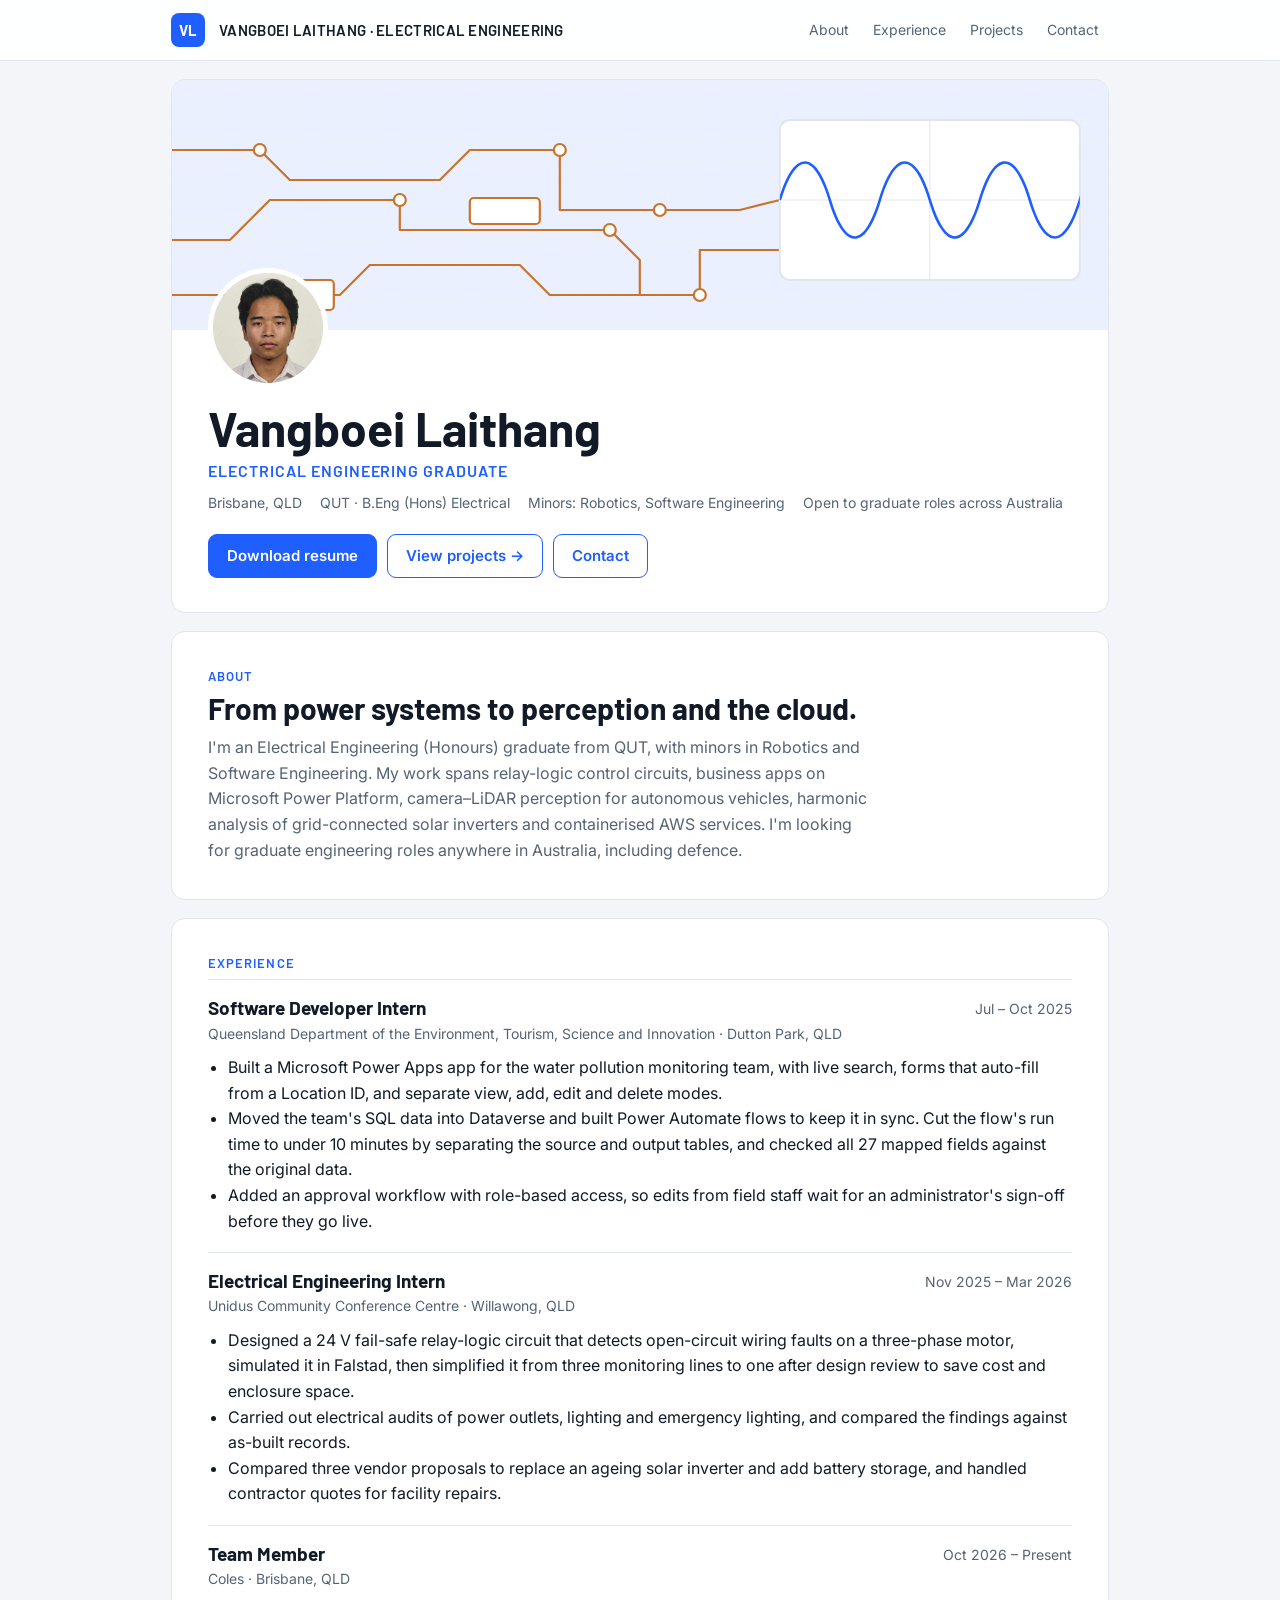
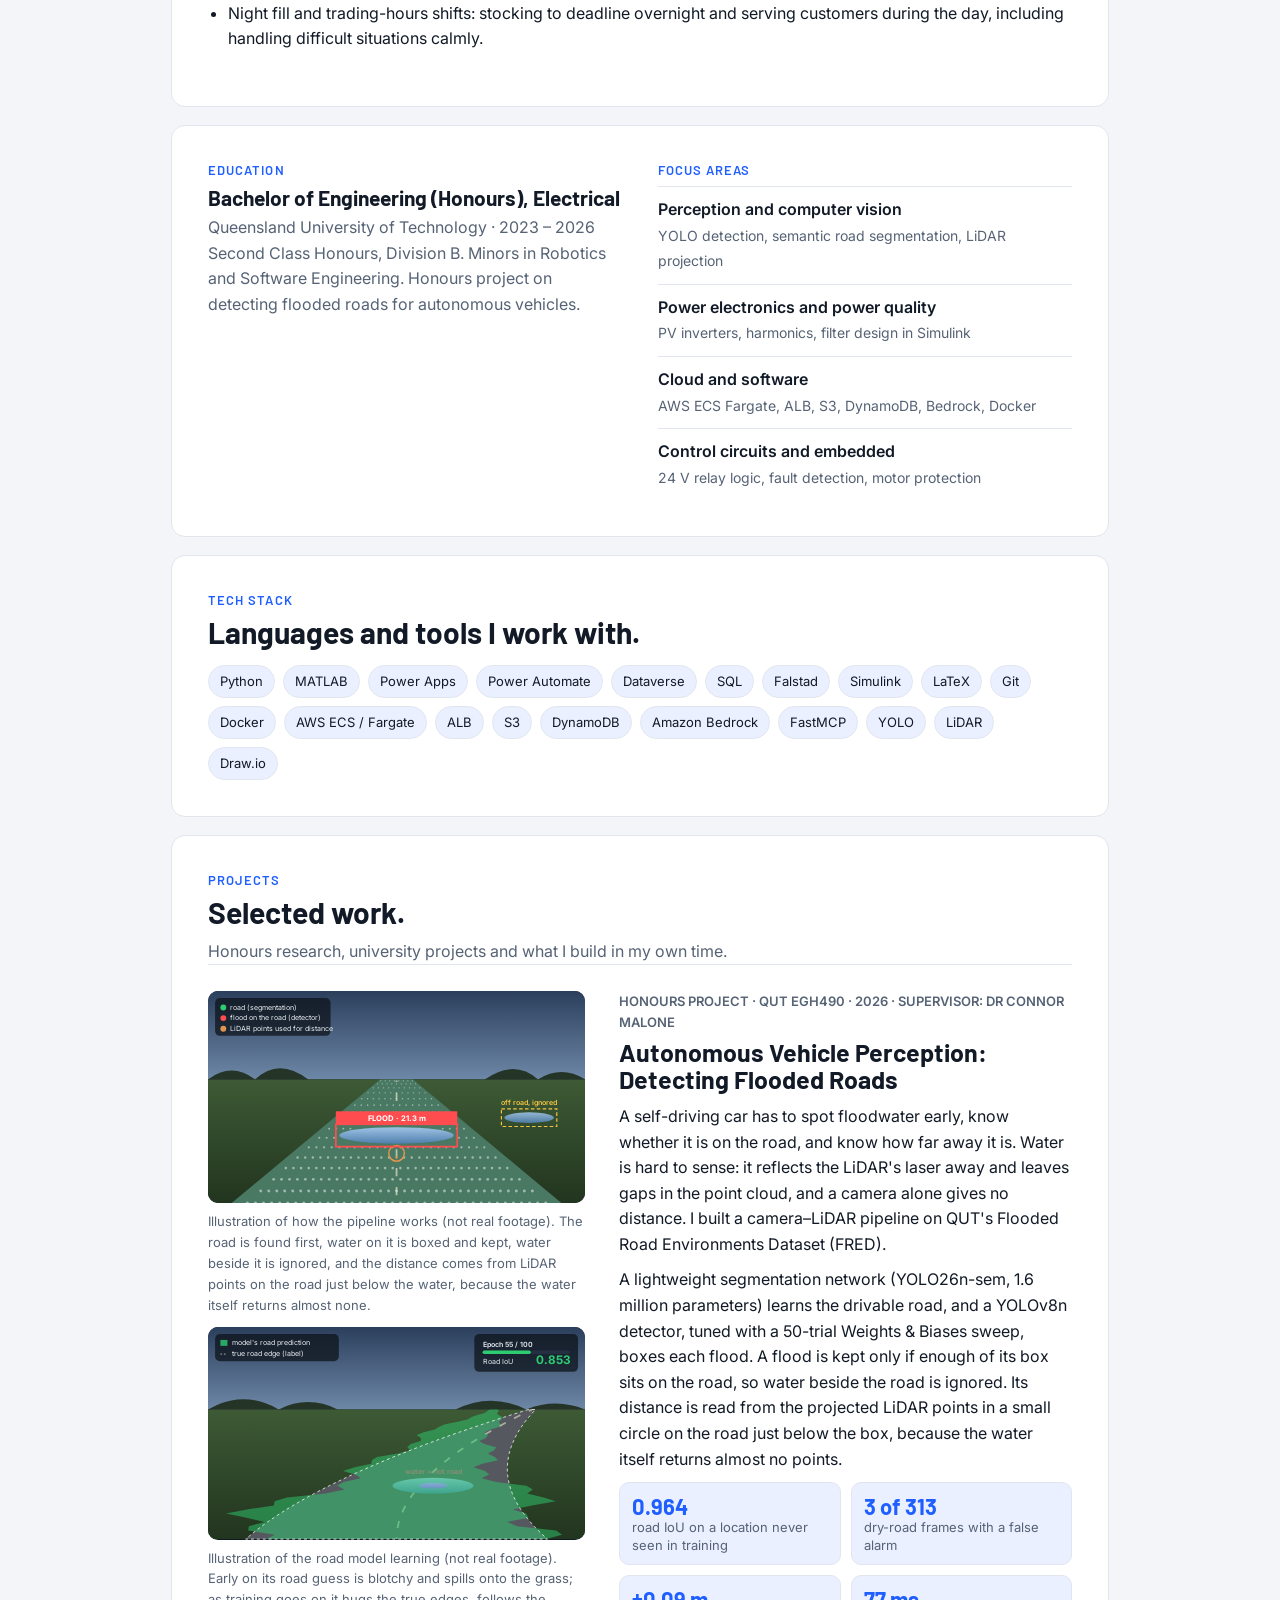
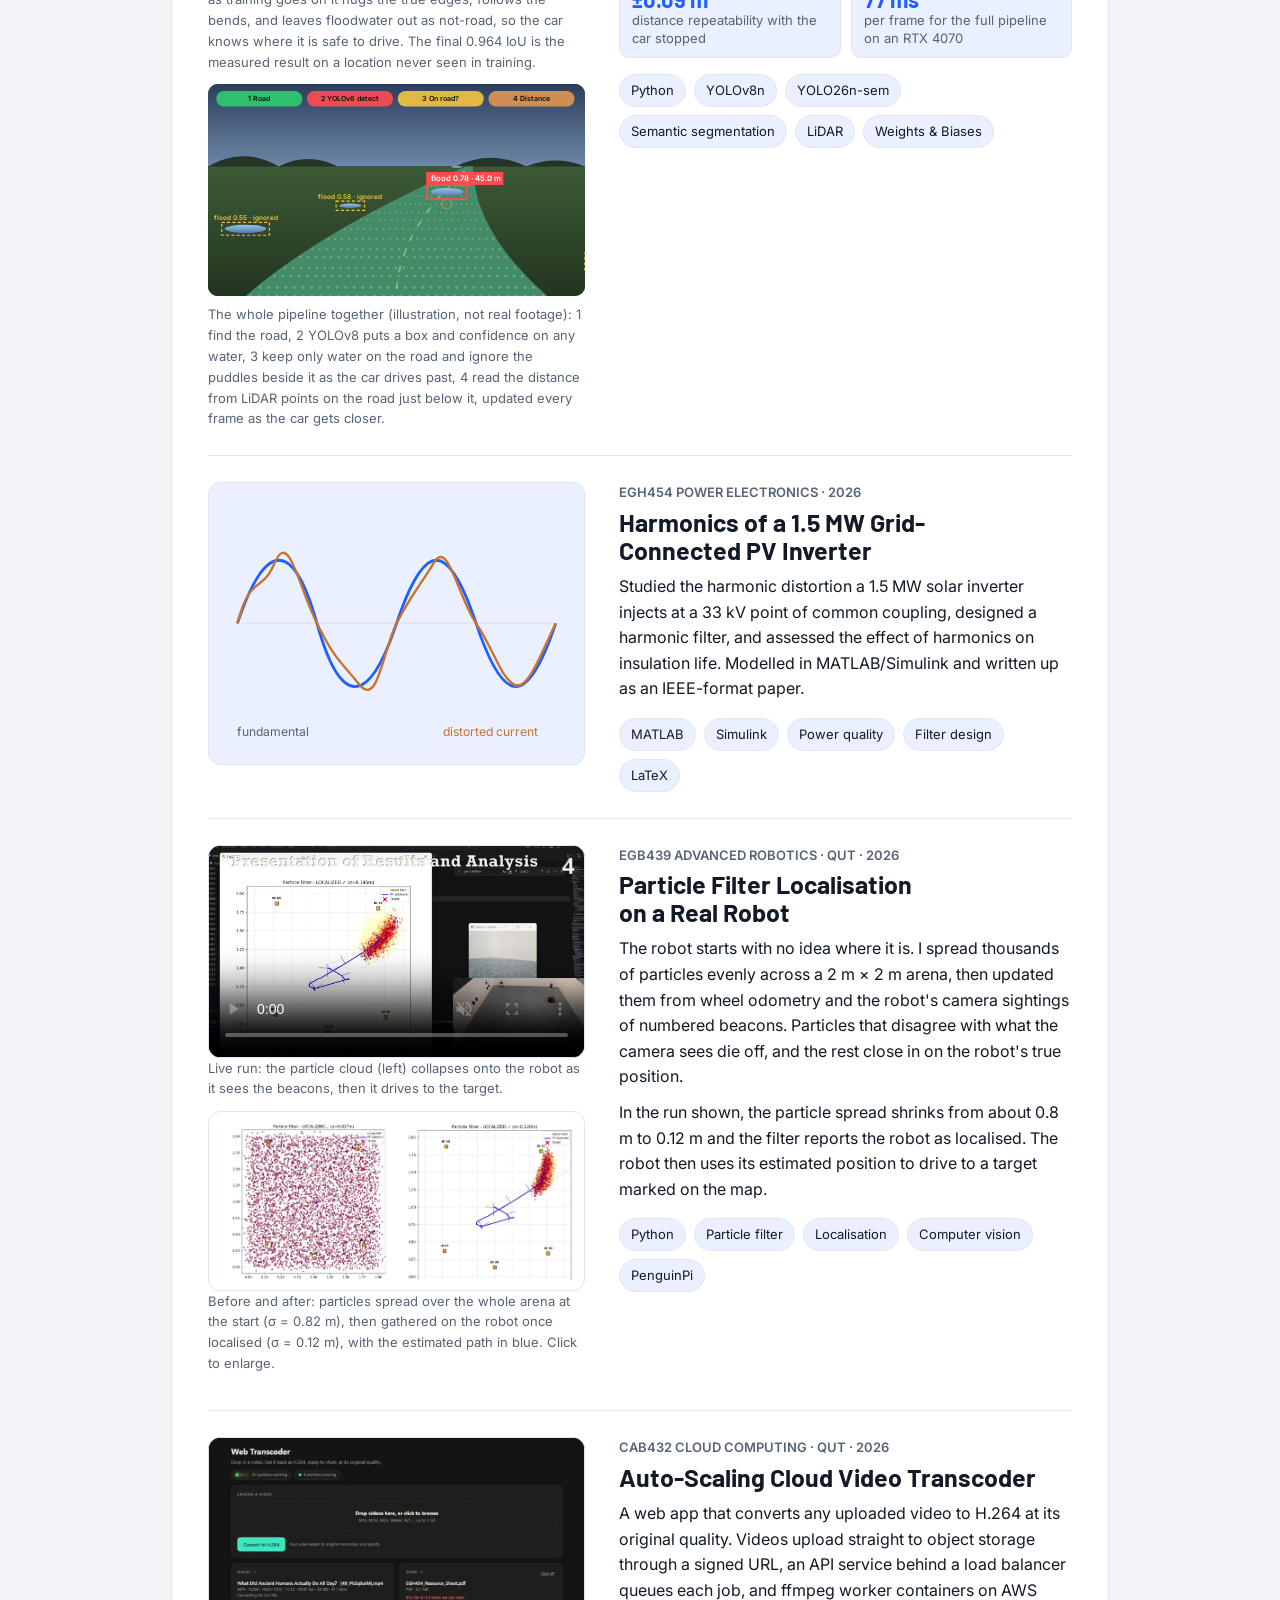
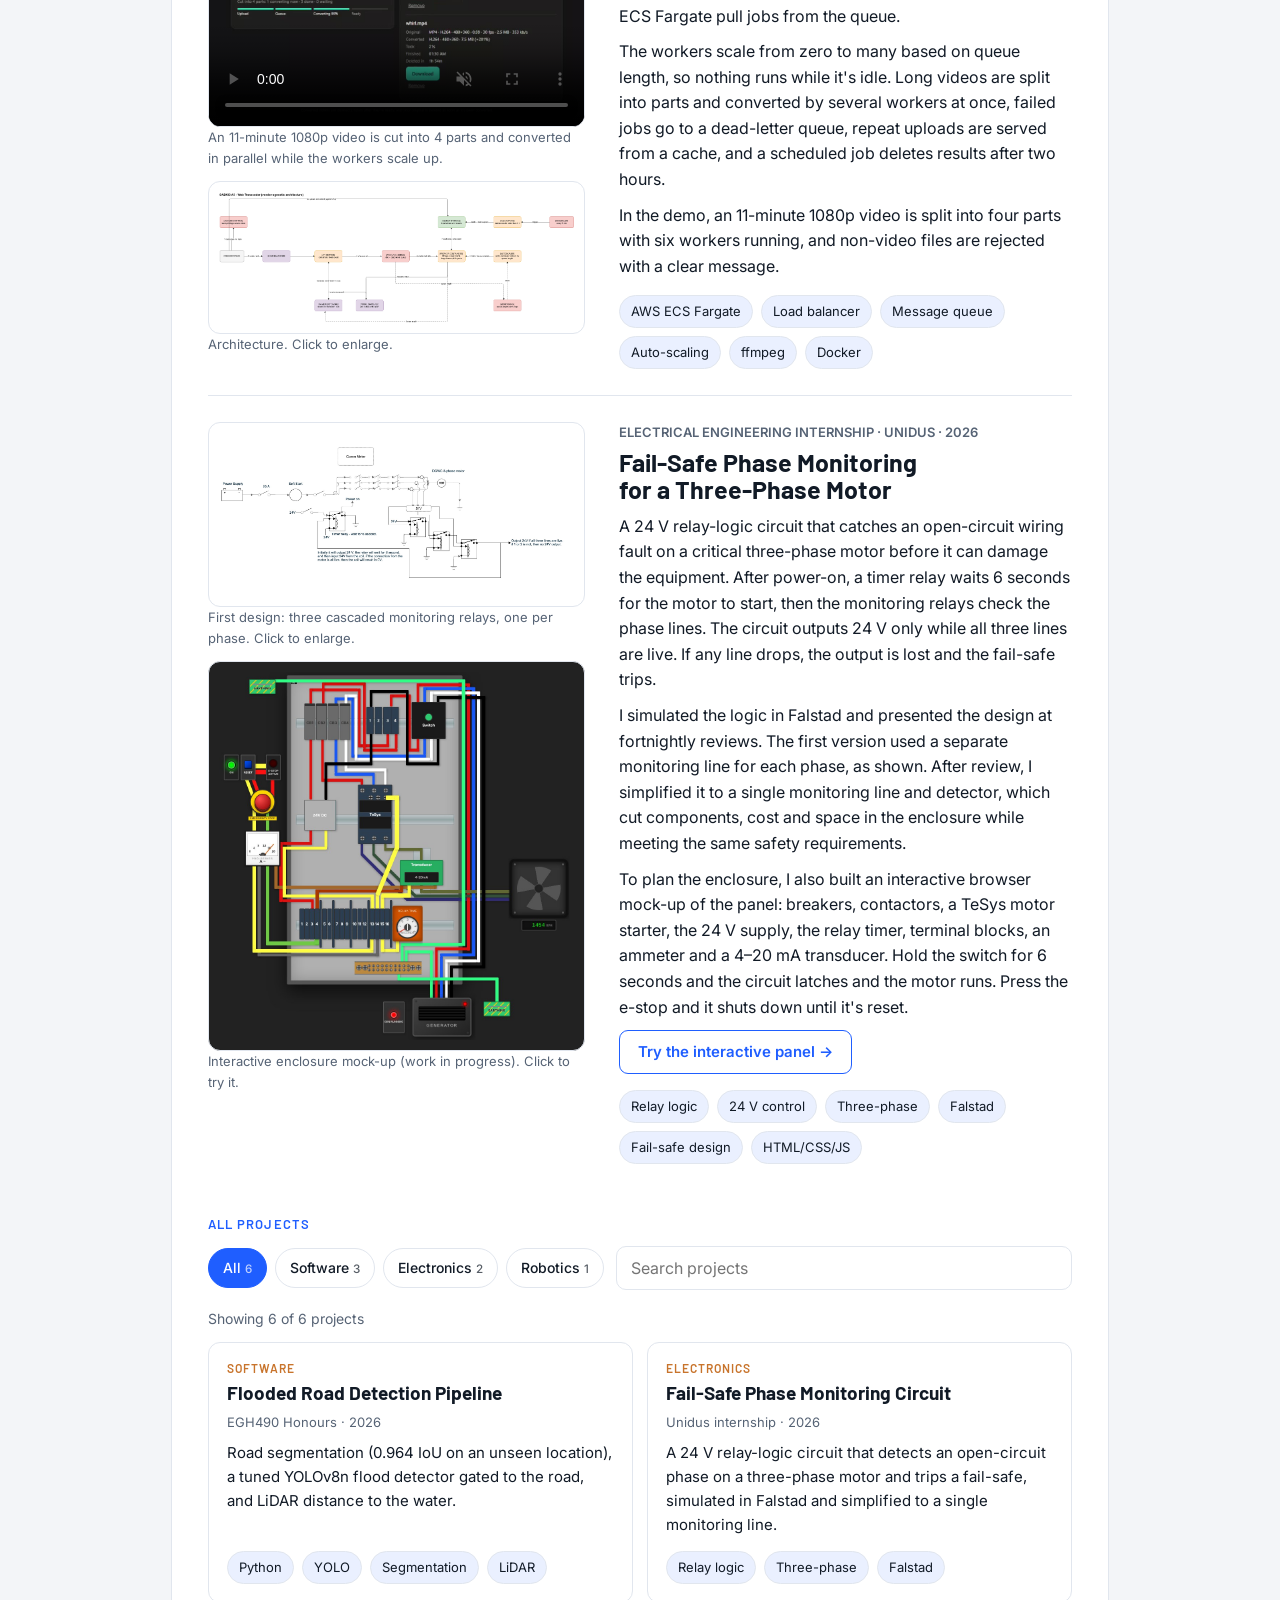
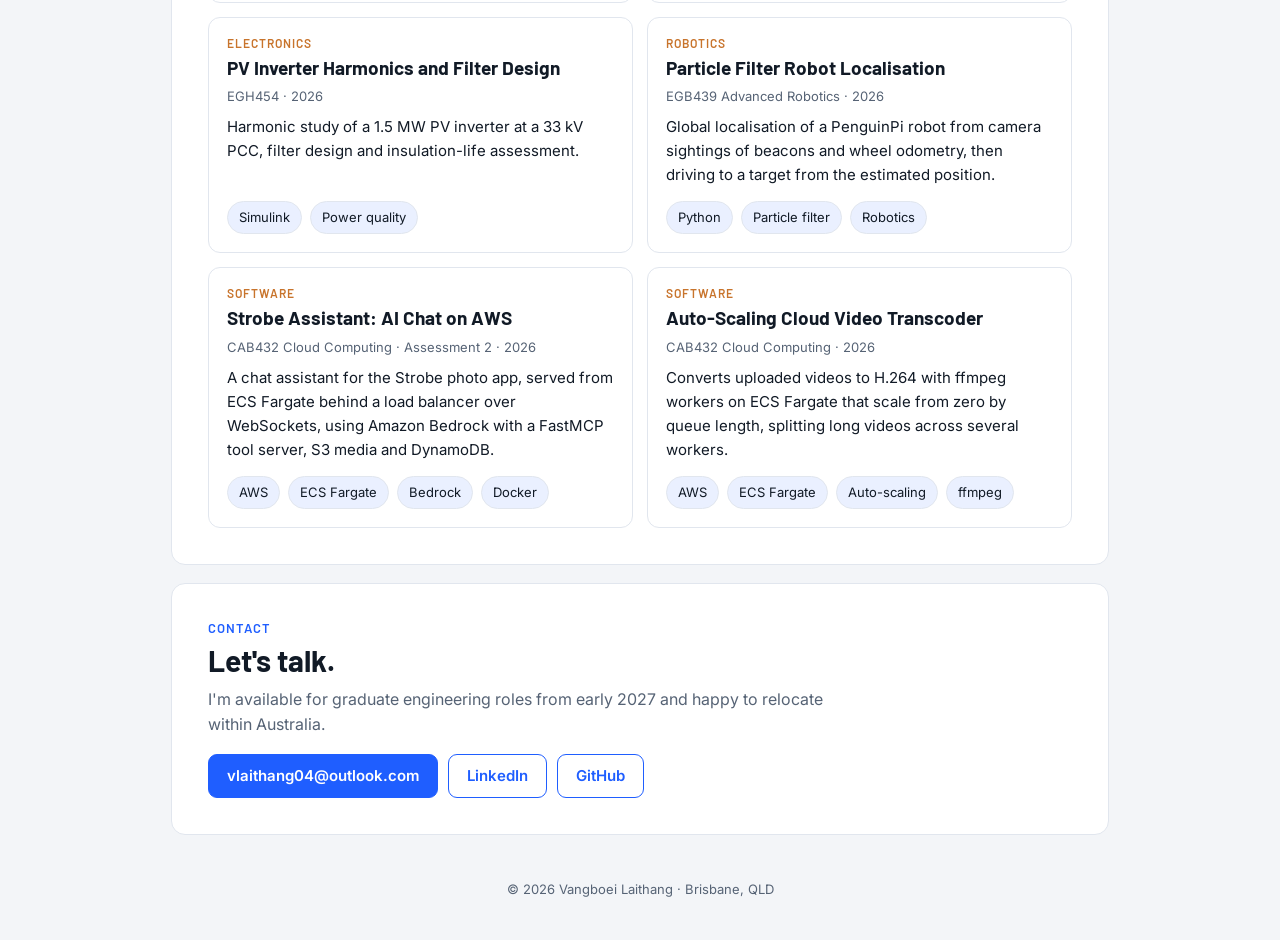
==== commit 592cf3c5: "More off-road puddles that pass by as the car drives" ====
--- a/index.html
+++ b/index.html
@@ -370,23 +370,19 @@
           <g fill="#1d2c1a" opacity=".9"><path d="M0 140 Q60 105 120 140 Q170 115 220 140Z"/><path d="M420 140 Q480 110 540 140 Q590 120 640 140Z"/></g>
           <path id="fpRoad" fill="#55585e"/>
           <path id="fpLane" fill="none" stroke="#e9e3c9" stroke-width="3" stroke-dasharray="12 16" opacity=".6"/>
-          <ellipse id="fpSide" fill="url(#fpWater)"/>
+          <g id="fpPud"></g>
           <ellipse id="fpFlood" fill="url(#fpWater)"/>
           <path id="fpMask" fill="#2ecc71" fill-rule="evenodd" opacity="0"/>
           <g id="fpDots"></g>
           <circle id="fpRing" fill="none" stroke="#e0954f" stroke-width="2.5" opacity="0"/>
-          <g id="fpSideG" opacity="0">
-            <rect id="fpSideBox" fill="none" stroke="#f5c542" stroke-width="2" stroke-dasharray="6 4"/>
-            <text id="fpSideTxt" font-family="Inter,sans-serif" font-size="12" font-weight="600" fill="#f5c542" text-anchor="middle">flood 0.64 · off road</text>
-          </g>
-          <g id="fpBoxG" opacity="0">
+                    <g id="fpBoxG" opacity="0">
             <rect id="fpBox" fill="none" stroke="#ff4d4f" stroke-width="3"/>
             <rect id="fpTag" height="22" fill="#ff4d4f"/>
             <text id="fpTxt" font-family="Inter,sans-serif" font-size="13" font-weight="600" fill="#fff">flood</text>
           </g>
           <g id="fpSteps" font-family="Inter,sans-serif" font-size="12" font-weight="600"></g>
         </svg>
-        <figcaption class="cap">The whole pipeline together (illustration, not real footage): 1 find the road, 2 YOLOv8 puts a box and confidence on any water, 3 keep only water on the road, 4 read the distance from LiDAR points on the road just below it, updated every frame as the car gets closer.</figcaption>
+        <figcaption class="cap">The whole pipeline together (illustration, not real footage): 1 find the road, 2 YOLOv8 puts a box and confidence on any water, 3 keep only water on the road and ignore the puddles beside it as the car drives past, 4 read the distance from LiDAR points on the road just below it, updated every frame as the car gets closer.</figcaption>
       </figure>
       <script>
       (function(){
@@ -400,6 +396,15 @@
           r.setAttribute('x',x);r.setAttribute('y',12);r.setAttribute('width',146);r.setAttribute('height',26);r.setAttribute('rx',13);
           t.setAttribute('x',x+73);t.setAttribute('y',29);t.setAttribute('text-anchor','middle');t.textContent=n;
           stepsG.appendChild(r);stepsG.appendChild(t);chips.push([r,t,cols[i]]); });
+        // off-road puddles: each sits beside the road and slides past as the car drives
+        var pudG=$('fpPud'), puds=[
+          {u:.05,side:1,off:.35,w:1.0,c:'0.64'},{u:.30,side:-1,off:.55,w:.8,c:'0.58'},
+          {u:.55,side:1,off:.9,w:1.3,c:'0.71'},{u:.78,side:-1,off:.3,w:.9,c:'0.61'},{u:.42,side:-1,off:1.2,w:1.1,c:'0.55'}];
+        puds.forEach(function(p){ p.g=document.createElementNS(NS,'g');
+          p.e=document.createElementNS(NS,'ellipse'); p.e.setAttribute('fill','url(#fpWater)');
+          p.b=document.createElementNS(NS,'rect'); p.b.setAttribute('fill','none'); p.b.setAttribute('stroke-width','2');
+          p.t=document.createElementNS(NS,'text'); p.t.setAttribute('font-family','Inter,sans-serif'); p.t.setAttribute('font-size','11'); p.t.setAttribute('font-weight','600'); p.t.setAttribute('text-anchor','middle');
+          p.g.appendChild(p.e); p.g.appendChild(p.b); p.g.appendChild(p.t); pudG.appendChild(p.g); });
         // LiDAR scan rows (indices into road rows)
         var scan=[]; for(var s=0;s<15;s++){ var row=Math.round(N*Math.pow((s+1)/15,0.85)), pts=[], g=row/N, n=Math.round(8+26*g);
           for(var k=0;k<n;k++){ var c=document.createElementNS(NS,'circle'); dotsG.appendChild(c); pts.push([c,(k+.5)/n]); } scan.push([row,pts]); }
@@ -421,9 +426,6 @@
           var m=clamp((c-.38)/.52), e=m*m, pos=18+(N-14-18)*e, F=at(C,pos);
           var fx=F[0]+F[2]*.1, fy=F[1], frx=F[2]*.5, fry=3+20*F[3];
           fl.setAttribute('cx',fx.toFixed(1));fl.setAttribute('cy',fy.toFixed(1));fl.setAttribute('rx',frx.toFixed(1));fl.setAttribute('ry',fry.toFixed(1));
-          // puddle beside the road
-          var P=at(C,34), sx=P[0]+P[2]+40+P[2]*.25, srx=18+30*P[3], sry=3+8*P[3];
-          side.setAttribute('cx',sx.toFixed(1));side.setAttribute('cy',P[1].toFixed(1));side.setAttribute('rx',srx.toFixed(1));side.setAttribute('ry',sry.toFixed(1));
           // step 1 road mask (water cut out once the model has it)
           mask.setAttribute('d',poly(C)+ell(fx,fy,frx,fry)); mask.setAttribute('opacity',(.45*s1).toFixed(2));
           // step 2 boxes on all water
@@ -432,10 +434,19 @@
           tag.setAttribute('x',bx-1.5);tag.setAttribute('y',by-22);
           txt.setAttribute('x',bx+6);txt.setAttribute('y',by-6);
           boxG.setAttribute('opacity',s2.toFixed(2));
-          sideBox.setAttribute('x',(sx-srx-6).toFixed(1));sideBox.setAttribute('y',(P[1]-sry-5).toFixed(1));sideBox.setAttribute('width',(2*srx+12).toFixed(1));sideBox.setAttribute('height',(2*sry+10).toFixed(1));
-          sideBox.setAttribute('stroke',s3>0?'#f5c542':'#ff4d4f'); sideBox.setAttribute('stroke-dasharray',s3>0?'6 4':'0');
-          var tw=sideTxt.getComputedTextLength?sideTxt.getComputedTextLength():120; sideTxt.setAttribute('x',Math.min(sx,634-tw/2).toFixed(1));sideTxt.setAttribute('y',(P[1]-sry-10).toFixed(1));sideTxt.setAttribute('opacity',s3.toFixed(2)); sideTxt.textContent=s3>0?'flood 0.64 · off road, ignored':'flood 0.64';
-          sideG.setAttribute('opacity',s2.toFixed(2));
+          puds.forEach(function(p){
+            var u=(p.u+t*.075)%1, pos=Math.min(N-.001,N*u*u), P=at(C,pos);
+            var px=P[0]+p.side*(P[2]*(1+p.off)+12), rx=(10+46*P[3])*p.w, ry=(2+9*P[3])*p.w;
+            var fade=Math.min(clamp(u/.12),clamp((1-u)/.12));
+            p.e.setAttribute('cx',px.toFixed(1)); p.e.setAttribute('cy',P[1].toFixed(1)); p.e.setAttribute('rx',rx.toFixed(1)); p.e.setAttribute('ry',ry.toFixed(1));
+            p.g.setAttribute('opacity',fade.toFixed(2));
+            var show=s2*clamp((P[3]-.08)/.1)*clamp((Math.min(px,640-px)-10)/40);
+            p.b.setAttribute('x',(px-rx-5).toFixed(1)); p.b.setAttribute('y',(P[1]-ry-4).toFixed(1)); p.b.setAttribute('width',(2*rx+10).toFixed(1)); p.b.setAttribute('height',(2*ry+8).toFixed(1));
+            p.b.setAttribute('stroke',s3>0?'#f5c542':'#ff4d4f'); p.b.setAttribute('stroke-dasharray',s3>0?'5 4':'0'); p.b.setAttribute('opacity',show.toFixed(2));
+            p.t.textContent='flood '+p.c+(s3>0?' · ignored':''); p.t.setAttribute('fill',s3>0?'#f5c542':'#ff8a8c'); p.t.setAttribute('opacity',show.toFixed(2));
+            var tw=p.t.getComputedTextLength?p.t.getComputedTextLength():90;
+            p.t.setAttribute('x',px.toFixed(1)); p.t.setAttribute('y',(P[1]-ry-8).toFixed(1));
+          });
           // step 4 LiDAR + distance
           var d=45-37*e, rcy=by+bh+5+14*F[3], rr=5+18*F[3];
           var conf=(0.78+0.17*e).toFixed(2); txt.textContent='flood '+conf+(s4>0?('  ·  '+d.toFixed(1)+' m'):'');
